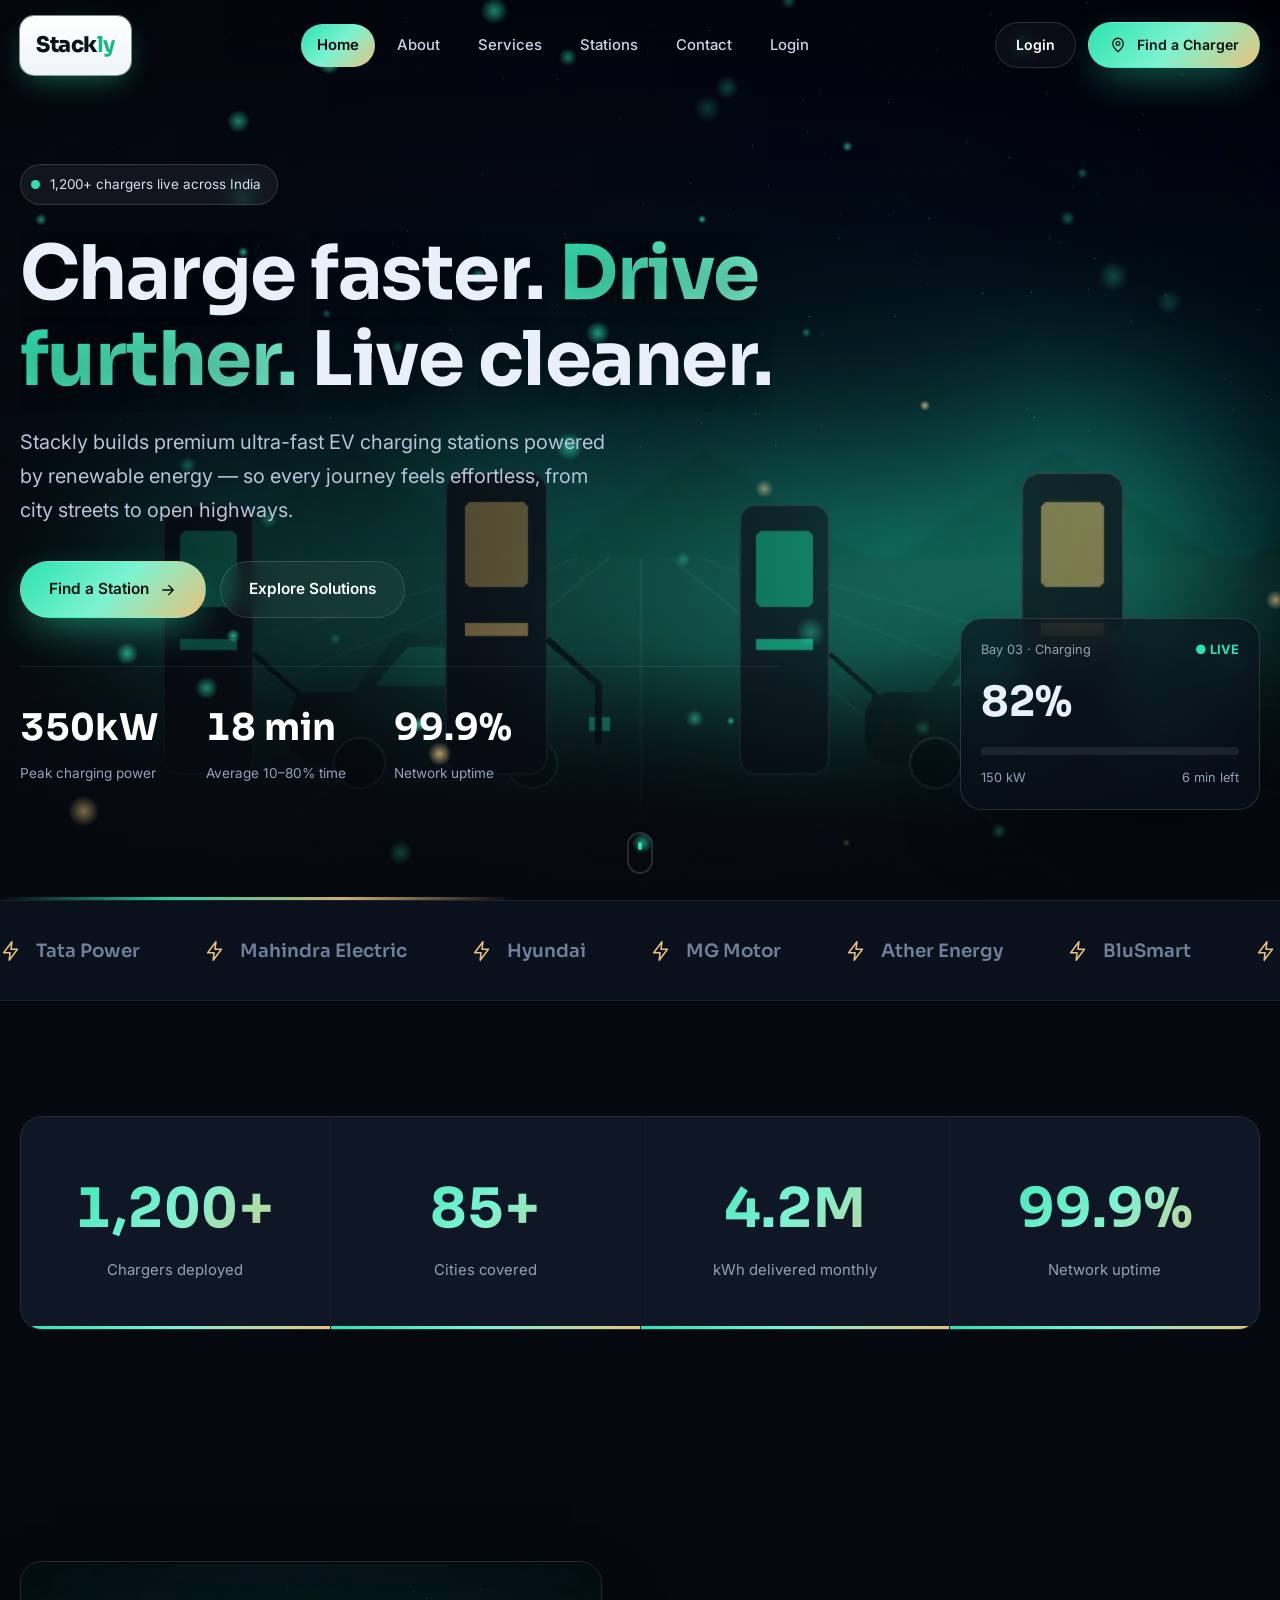
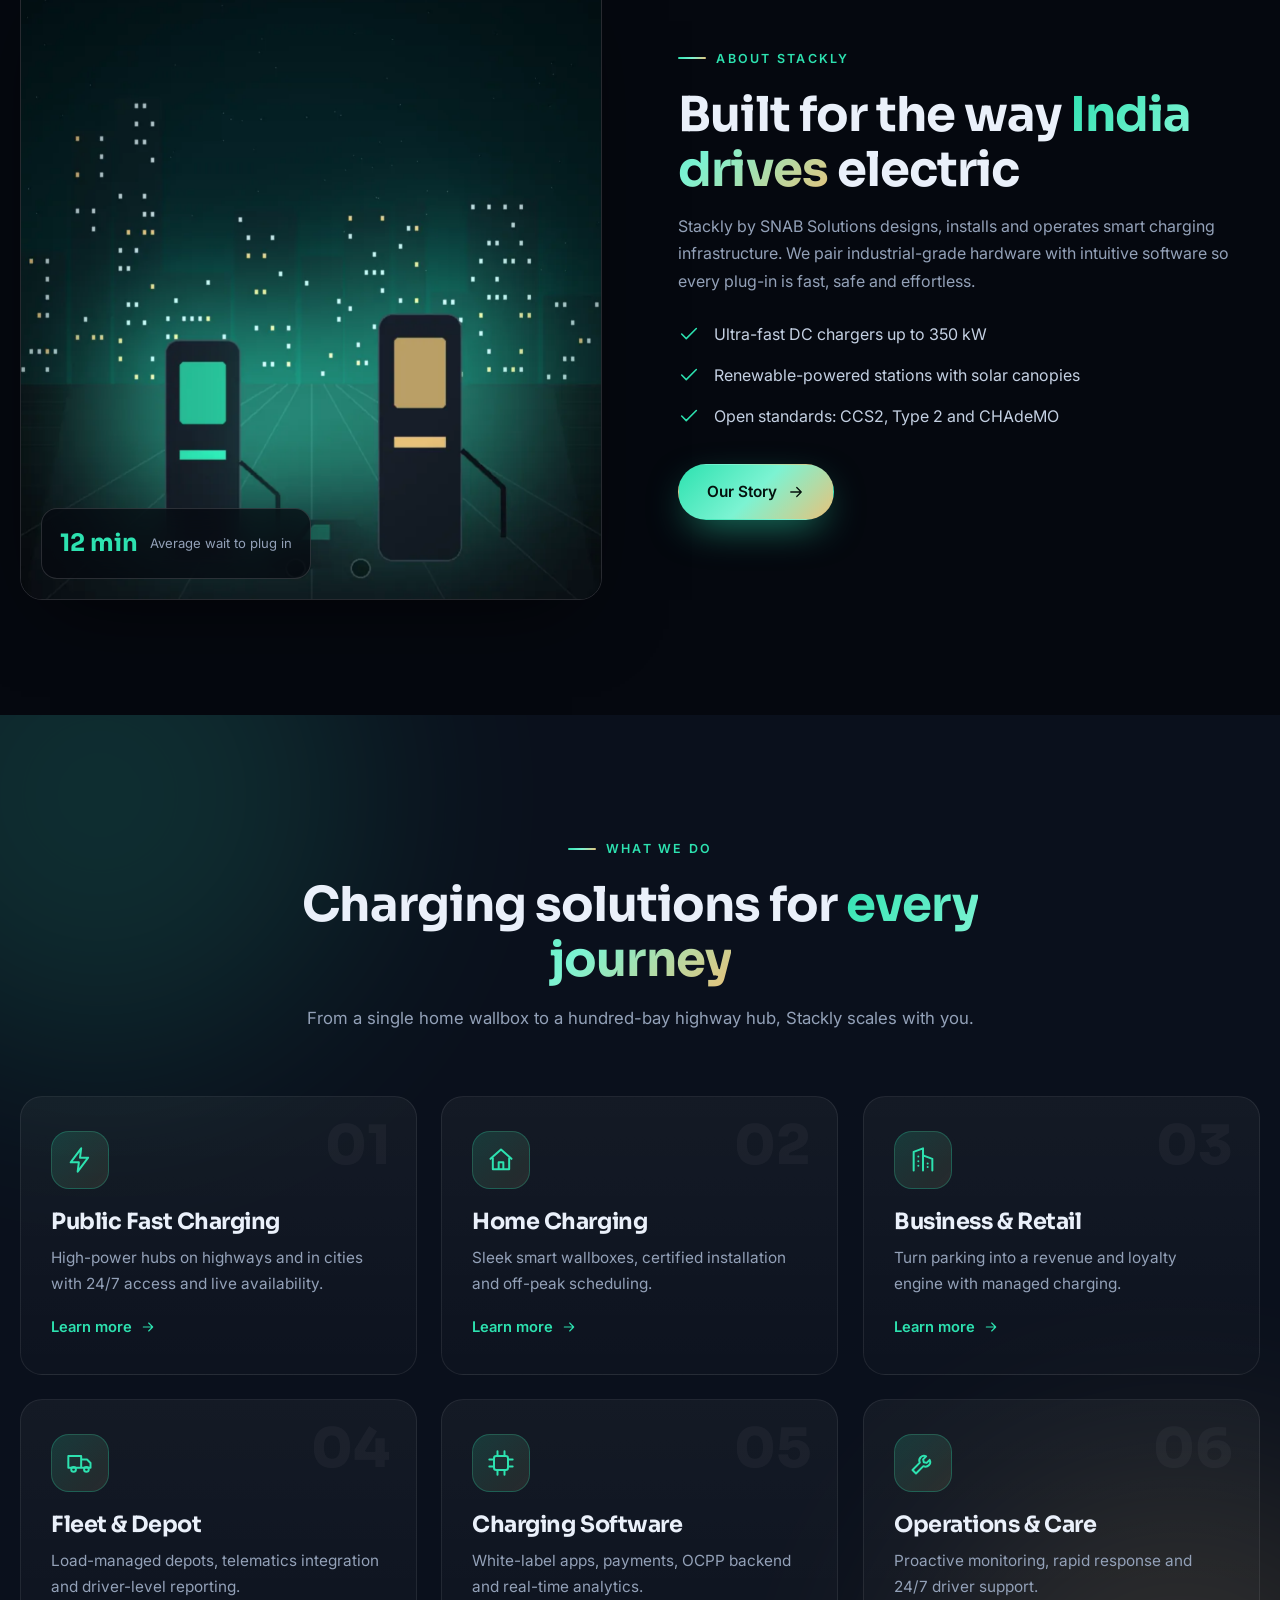
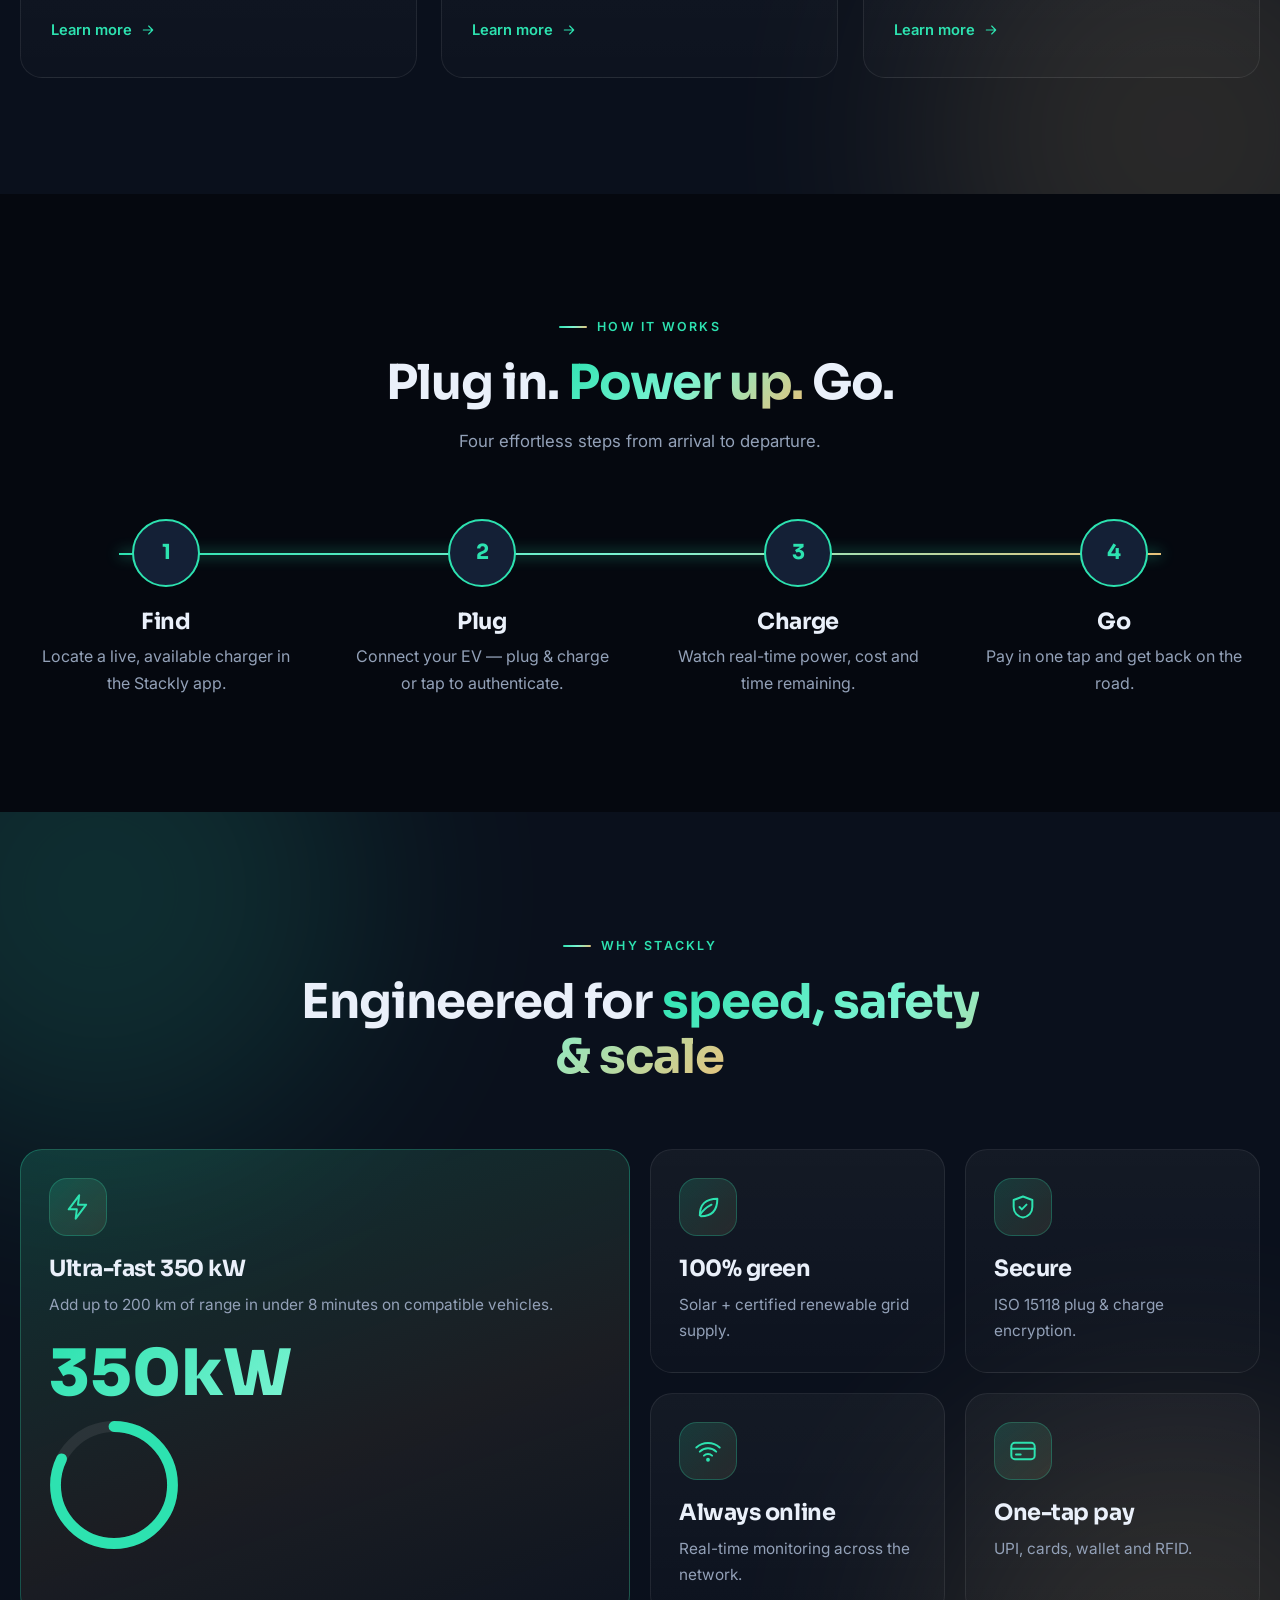
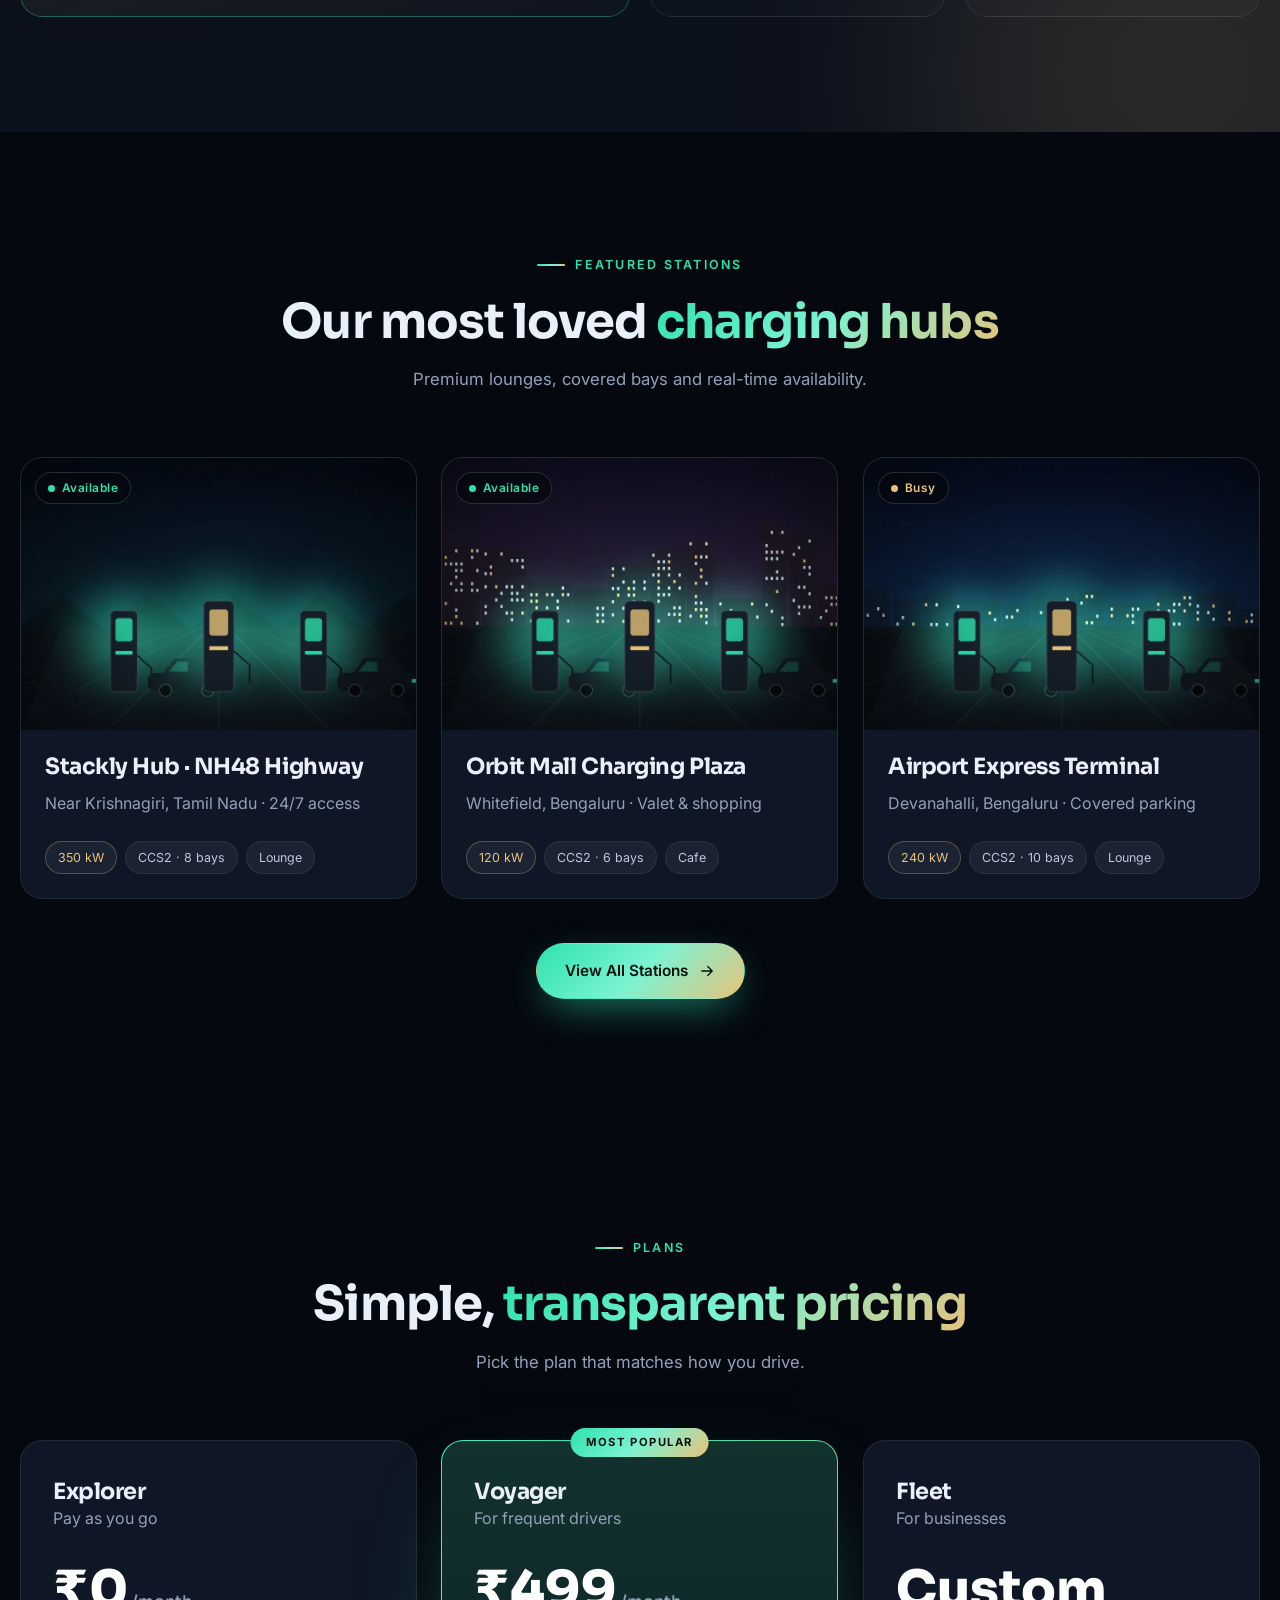
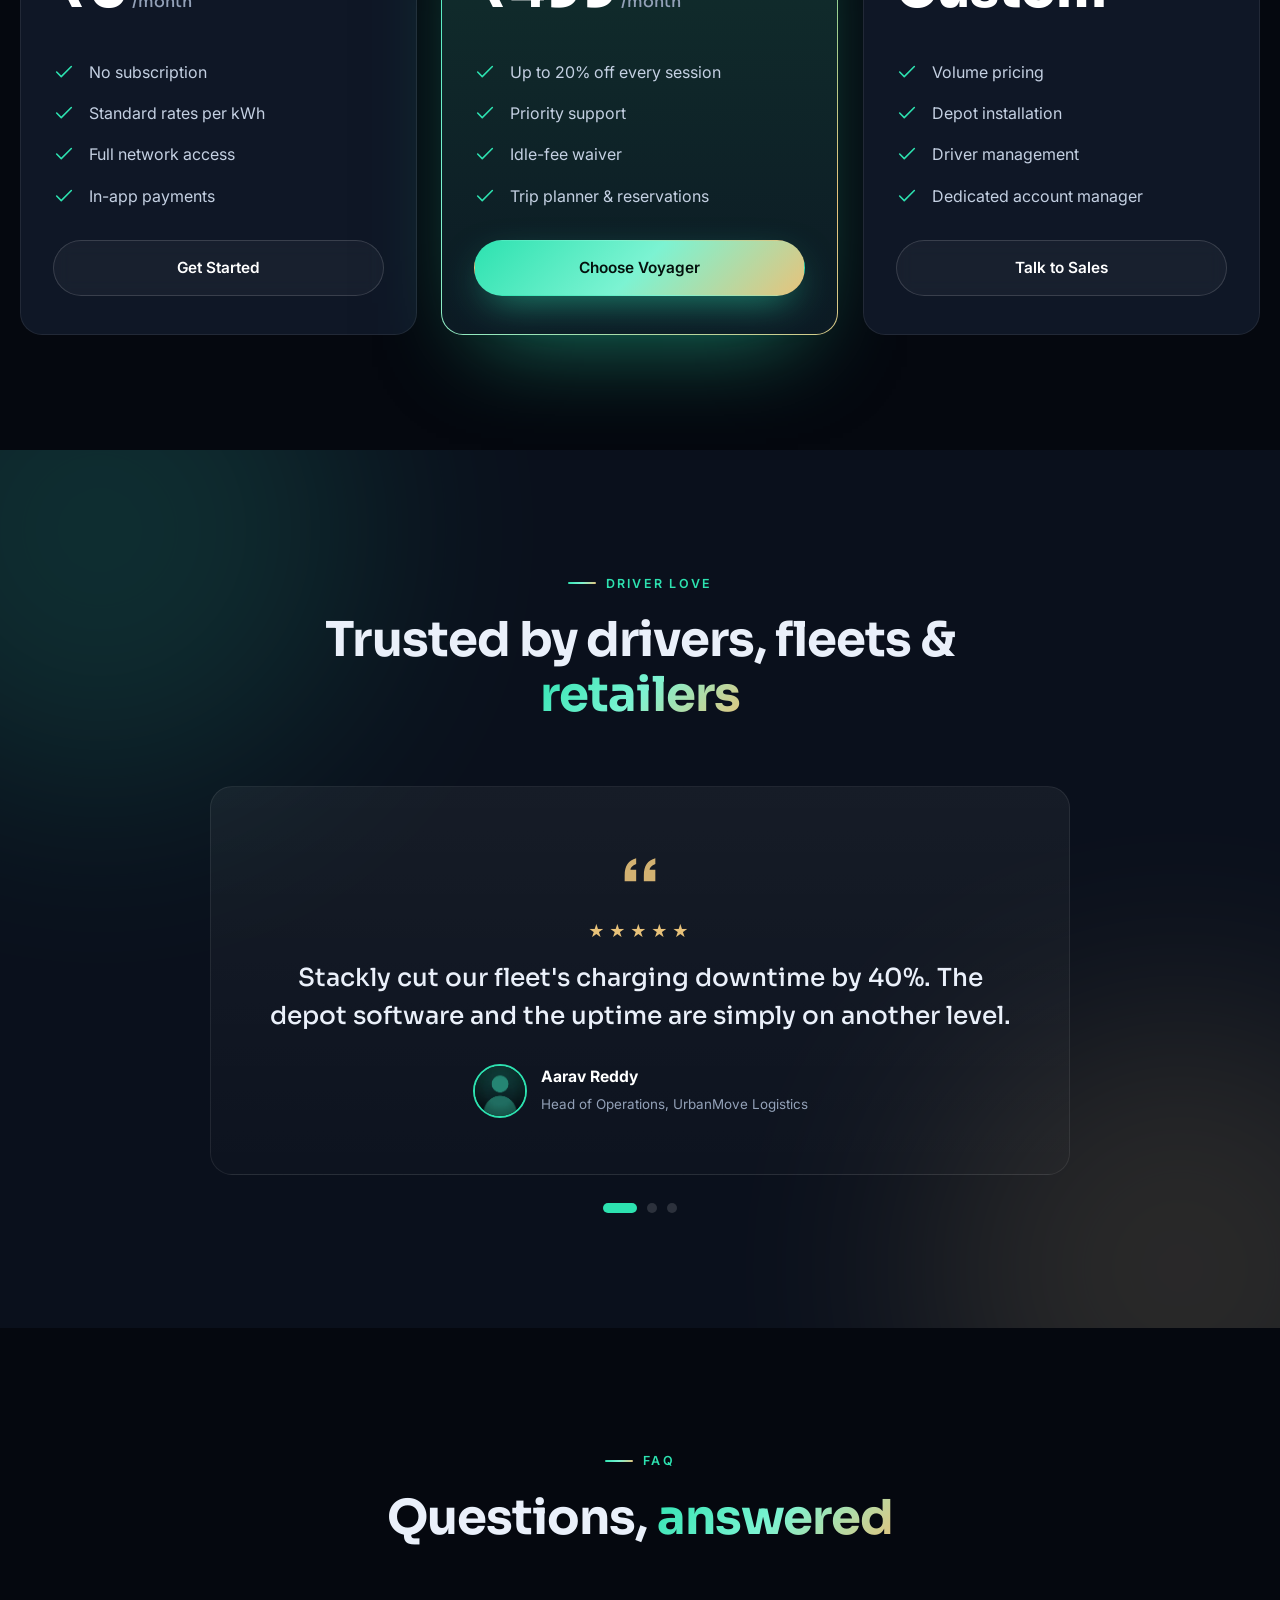
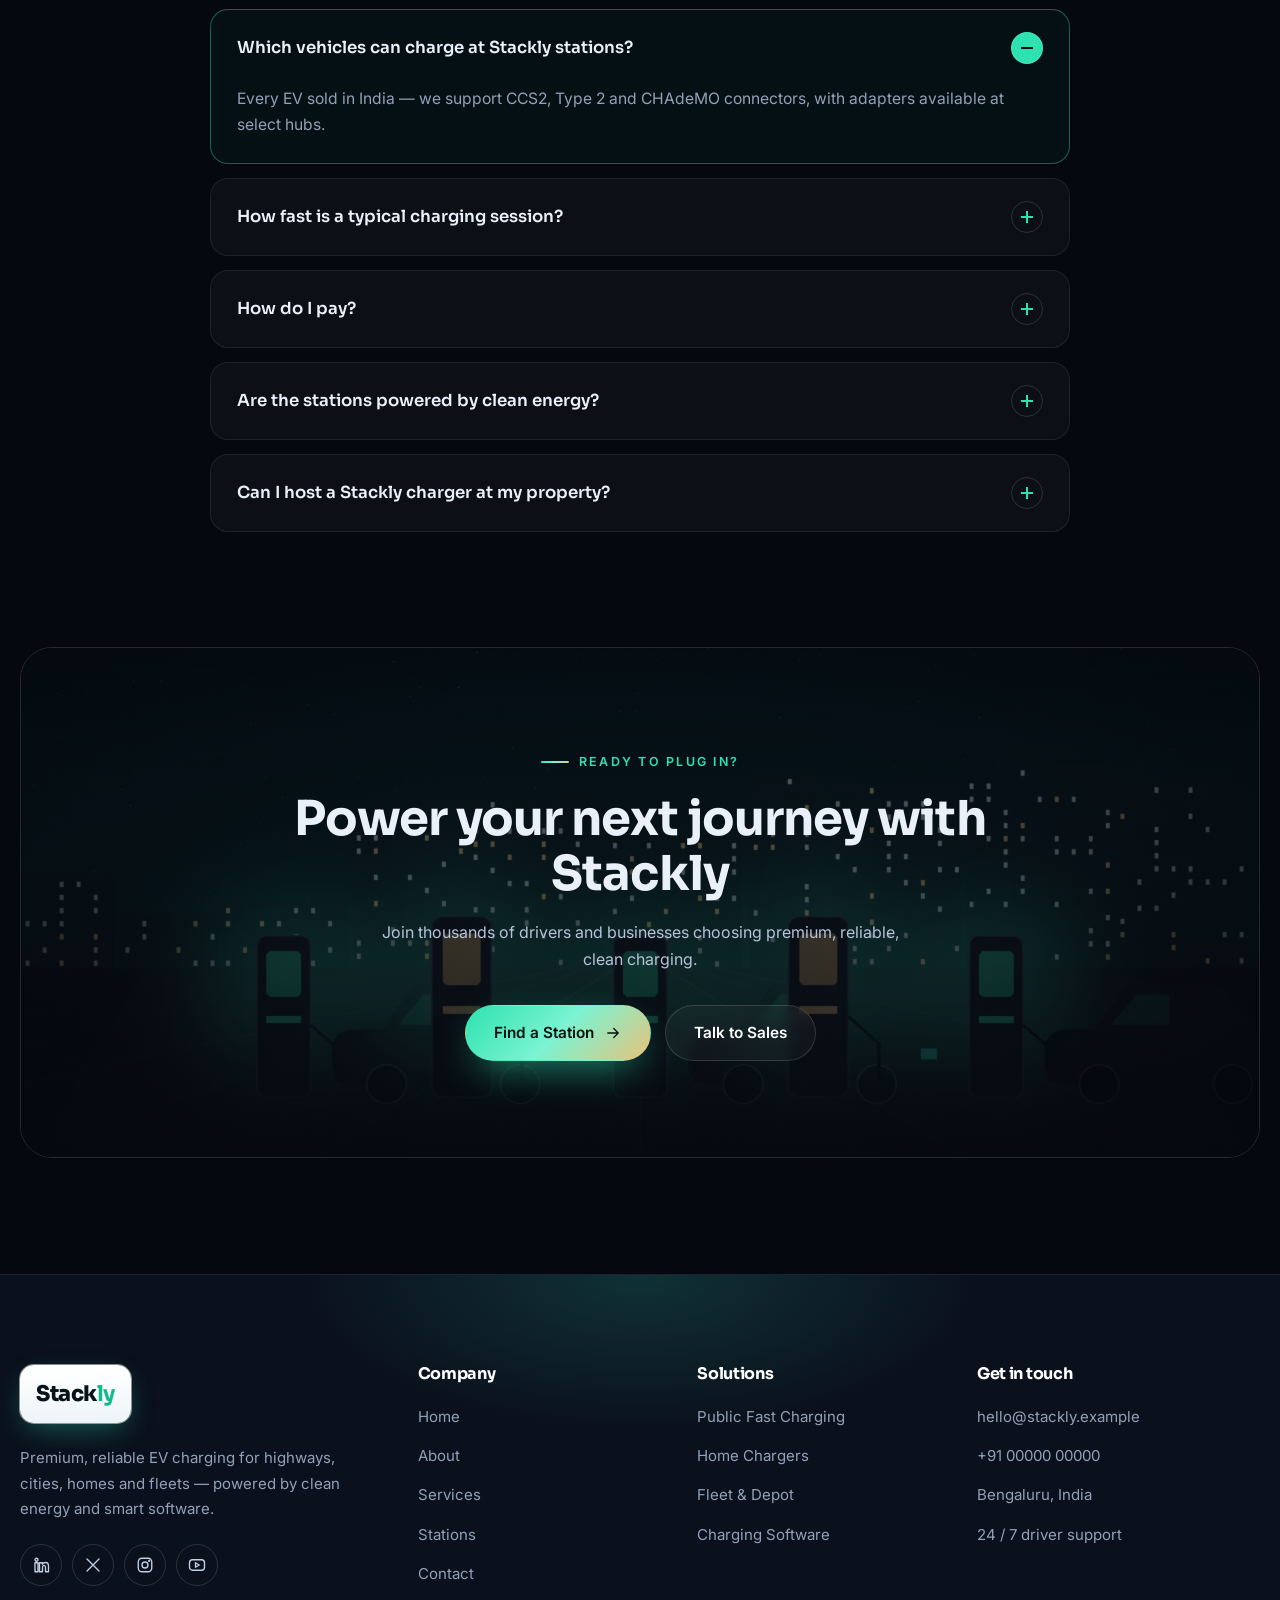
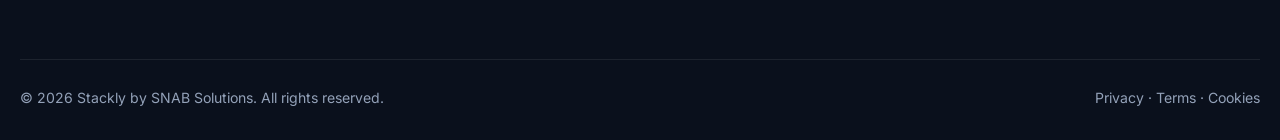
==== index.html @ 2c4f950f "initial commit" ====
<!DOCTYPE html>
<html lang="en">
<head>
<meta charset="UTF-8">
<meta name="viewport" content="width=device-width, initial-scale=1, viewport-fit=cover">
<title>Home | Stackly EV Charging</title>
<meta name="description" content="Premium ultra-fast EV charging stations for highways, cities, homes and fleets.">
<meta name="theme-color" content="#05080F">
<link rel="icon" type="image/webp" href="[data-uri]">
<link rel="preconnect" href="https://fonts.googleapis.com">
<link rel="preconnect" href="https://fonts.gstatic.com" crossorigin>
<link href="https://fonts.googleapis.com/css2?family=Inter:wght@400;500;600&family=Sora:wght@600;700;800&display=swap" rel="stylesheet">
<link rel="stylesheet" href="css/style.css">
<noscript><style>body{opacity:1!important}.rv{opacity:1!important;transform:none!important}.split-media img{clip-path:none!important}.w>span{transform:none!important;opacity:1!important}.preloader{display:none}</style></noscript>
</head>
<body>
<div class="preloader" aria-hidden="true"><div><div class="bolt"><svg viewBox="0 0 24 24" fill="#2DE2B0"><path d="M13 2 4 14h7l-1 8 9-12h-7z"/></svg></div><div class="pl-bar"><i></i></div></div></div>
<div class="progress"></div><div class="cursor-glow"></div>
<header class="header"><div class="container nav">
<a href="index.html" class="logo" aria-label="Stackly home"><img src="https://wsrv.nl/?url=https://snabsolutions.in/wp-content/uploads/2026/02/stackly-snab-solutions.png&w=280&output=webp&q=85&fit=cover" alt="Stackly" width="130" height="42" onerror="this.outerHTML='<span class=&quot;logo-fb&quot;>Stack<b>ly</b></span>'"></a>
<nav class="menu" id="menu" aria-label="Main"><a href="index.html" class="active">Home</a><a href="about.html" class="">About</a><a href="services.html" class="">Services</a><a href="stations.html" class="">Stations</a><a href="contact.html" class="">Contact</a><a href="login.html" class="">Login</a></nav>
<div class="nav-cta"><a href="login.html" class="btn btn-ghost btn-sm">Login</a><a href="stations.html" class="btn btn-primary btn-sm"><svg viewBox="0 0 24 24" width="18" height="18" fill="none" stroke="currentColor" stroke-width="1.7" stroke-linecap="round" stroke-linejoin="round" aria-hidden="true"><path d="M12 21s-7-6.2-7-11a7 7 0 0 1 14 0c0 4.8-7 11-7 11z"/><circle cx="12" cy="10" r="2.5"/></svg> Find a Charger</a>
<button class="burger" aria-label="Menu" aria-expanded="false"><span></span><span></span><span></span></button></div>
</div></header>
<main>
<section class="hero"><div class="hero-bg"><img data-remote="https://wsrv.nl/?url=images.pexels.com/photos/9799724/pexels-photo-9799724.jpeg&amp;w=1280&amp;h=720&amp;fit=cover&amp;output=webp&amp;q=55" data-local="[data-uri]" src="images/hero-home.webp" alt="Electric cars charging at a row of modern charging stations" width="1600" height="900" fetchpriority="high"></div>
<div class="container"><div class="hero-content">
<div class="hero-badge rv"><span class="dot"></span> 1,200+ chargers live across India</div>
<h1 class="rv" style="--d:.08s">Charge faster. <span class="grad-text">Drive further.</span> Live cleaner.</h1>
<p class="lead rv" style="--d:.16s">Stackly builds premium ultra-fast EV charging stations powered by renewable energy — so every journey feels effortless, from city streets to open highways.</p>
<div class="hero-actions rv" style="--d:.24s"><a href="stations.html" class="btn btn-primary">Find a Station <svg viewBox="0 0 24 24" width="18" height="18" fill="none" stroke="currentColor" stroke-width="1.7" stroke-linecap="round" stroke-linejoin="round" aria-hidden="true"><path d="M5 12h14M13 6l6 6-6 6"/></svg></a><a href="services.html" class="btn btn-ghost">Explore Solutions</a></div>
<div class="hero-stats rv" style="--d:.32s"><div><b data-count="350" data-suffix="kW">0</b><span>Peak charging power</span></div><div><b data-count="18" data-suffix=" min">0</b><span>Average 10–80% time</span></div><div><b data-count="99.9" data-suffix="%">0</b><span>Network uptime</span></div></div>
</div></div>
<div class="hero-float"><div class="hf-top"><span>Bay 03 · Charging</span><b>● LIVE</b></div><div class="hf-pct">82%</div><div class="bar"><i></i></div><div class="hf-meta"><span>150 kW</span><span>6 min left</span></div></div>
<div class="scroll-hint"></div></section>
<section class="marquee" aria-label="Partners"><div class="marquee-track"><span><svg viewBox="0 0 24 24" width="22" height="22" fill="none" stroke="currentColor" stroke-width="1.7" stroke-linecap="round" stroke-linejoin="round" aria-hidden="true"><path d="M13 2 4 14h7l-1 8 9-12h-7z"/></svg> Tata Power</span><span><svg viewBox="0 0 24 24" width="22" height="22" fill="none" stroke="currentColor" stroke-width="1.7" stroke-linecap="round" stroke-linejoin="round" aria-hidden="true"><path d="M13 2 4 14h7l-1 8 9-12h-7z"/></svg> Mahindra Electric</span><span><svg viewBox="0 0 24 24" width="22" height="22" fill="none" stroke="currentColor" stroke-width="1.7" stroke-linecap="round" stroke-linejoin="round" aria-hidden="true"><path d="M13 2 4 14h7l-1 8 9-12h-7z"/></svg> Hyundai</span><span><svg viewBox="0 0 24 24" width="22" height="22" fill="none" stroke="currentColor" stroke-width="1.7" stroke-linecap="round" stroke-linejoin="round" aria-hidden="true"><path d="M13 2 4 14h7l-1 8 9-12h-7z"/></svg> MG Motor</span><span><svg viewBox="0 0 24 24" width="22" height="22" fill="none" stroke="currentColor" stroke-width="1.7" stroke-linecap="round" stroke-linejoin="round" aria-hidden="true"><path d="M13 2 4 14h7l-1 8 9-12h-7z"/></svg> Ather Energy</span><span><svg viewBox="0 0 24 24" width="22" height="22" fill="none" stroke="currentColor" stroke-width="1.7" stroke-linecap="round" stroke-linejoin="round" aria-hidden="true"><path d="M13 2 4 14h7l-1 8 9-12h-7z"/></svg> BluSmart</span><span><svg viewBox="0 0 24 24" width="22" height="22" fill="none" stroke="currentColor" stroke-width="1.7" stroke-linecap="round" stroke-linejoin="round" aria-hidden="true"><path d="M13 2 4 14h7l-1 8 9-12h-7z"/></svg> Ola Electric</span><span><svg viewBox="0 0 24 24" width="22" height="22" fill="none" stroke="currentColor" stroke-width="1.7" stroke-linecap="round" stroke-linejoin="round" aria-hidden="true"><path d="M13 2 4 14h7l-1 8 9-12h-7z"/></svg> Kia India</span><span><svg viewBox="0 0 24 24" width="22" height="22" fill="none" stroke="currentColor" stroke-width="1.7" stroke-linecap="round" stroke-linejoin="round" aria-hidden="true"><path d="M13 2 4 14h7l-1 8 9-12h-7z"/></svg> Tata Power</span><span><svg viewBox="0 0 24 24" width="22" height="22" fill="none" stroke="currentColor" stroke-width="1.7" stroke-linecap="round" stroke-linejoin="round" aria-hidden="true"><path d="M13 2 4 14h7l-1 8 9-12h-7z"/></svg> Mahindra Electric</span><span><svg viewBox="0 0 24 24" width="22" height="22" fill="none" stroke="currentColor" stroke-width="1.7" stroke-linecap="round" stroke-linejoin="round" aria-hidden="true"><path d="M13 2 4 14h7l-1 8 9-12h-7z"/></svg> Hyundai</span><span><svg viewBox="0 0 24 24" width="22" height="22" fill="none" stroke="currentColor" stroke-width="1.7" stroke-linecap="round" stroke-linejoin="round" aria-hidden="true"><path d="M13 2 4 14h7l-1 8 9-12h-7z"/></svg> MG Motor</span><span><svg viewBox="0 0 24 24" width="22" height="22" fill="none" stroke="currentColor" stroke-width="1.7" stroke-linecap="round" stroke-linejoin="round" aria-hidden="true"><path d="M13 2 4 14h7l-1 8 9-12h-7z"/></svg> Ather Energy</span><span><svg viewBox="0 0 24 24" width="22" height="22" fill="none" stroke="currentColor" stroke-width="1.7" stroke-linecap="round" stroke-linejoin="round" aria-hidden="true"><path d="M13 2 4 14h7l-1 8 9-12h-7z"/></svg> BluSmart</span><span><svg viewBox="0 0 24 24" width="22" height="22" fill="none" stroke="currentColor" stroke-width="1.7" stroke-linecap="round" stroke-linejoin="round" aria-hidden="true"><path d="M13 2 4 14h7l-1 8 9-12h-7z"/></svg> Ola Electric</span><span><svg viewBox="0 0 24 24" width="22" height="22" fill="none" stroke="currentColor" stroke-width="1.7" stroke-linecap="round" stroke-linejoin="round" aria-hidden="true"><path d="M13 2 4 14h7l-1 8 9-12h-7z"/></svg> Kia India</span></div></section>
<section class="section "><div class="container"><div class="stats rv z"><div class="stat"><b data-count="1200" data-suffix="+">0</b><span>Chargers deployed</span></div><div class="stat"><b data-count="85" data-suffix="+">0</b><span>Cities covered</span></div><div class="stat"><b data-count="4.2" data-suffix="M">0</b><span>kWh delivered monthly</span></div><div class="stat"><b data-count="99.9" data-suffix="%">0</b><span>Network uptime</span></div></div></div></section>
<section class="section "><div class="container"><div class="split"><div class="split-media rv l"><img data-remote="https://wsrv.nl/?url=images.pexels.com/photos/12737898/pexels-photo-12737898.jpeg&amp;w=900&amp;h=1100&amp;fit=cover&amp;output=webp&amp;q=55" data-local="[data-uri]" src="images/charger-closeup.webp" alt="Close-up of a fast-charging connector plugged into an electric car" loading="lazy" width="900" height="1100"><div class="tag-float"><b>12 min</b><span>Average wait to plug in</span></div></div><div class="rv r"><span class="eyebrow">About Stackly</span><h2>Built for the way <span class='grad-text'>India drives</span> electric</h2><p style="margin-top:16px">Stackly by SNAB Solutions designs, installs and operates smart charging infrastructure. We pair industrial-grade hardware with intuitive software so every plug-in is fast, safe and effortless.</p><ul class="checks"><li><svg viewBox="0 0 24 24" width="24" height="24" fill="none" stroke="currentColor" stroke-width="1.7" stroke-linecap="round" stroke-linejoin="round" aria-hidden="true"><path d="m4 12 5 5L20 6"/></svg><span>Ultra-fast DC chargers up to 350 kW</span></li><li><svg viewBox="0 0 24 24" width="24" height="24" fill="none" stroke="currentColor" stroke-width="1.7" stroke-linecap="round" stroke-linejoin="round" aria-hidden="true"><path d="m4 12 5 5L20 6"/></svg><span>Renewable-powered stations with solar canopies</span></li><li><svg viewBox="0 0 24 24" width="24" height="24" fill="none" stroke="currentColor" stroke-width="1.7" stroke-linecap="round" stroke-linejoin="round" aria-hidden="true"><path d="m4 12 5 5L20 6"/></svg><span>Open standards: CCS2, Type 2 and CHAdeMO</span></li></ul><a href="about.html" class="btn btn-primary">Our Story <svg viewBox="0 0 24 24" width="18" height="18" fill="none" stroke="currentColor" stroke-width="1.7" stroke-linecap="round" stroke-linejoin="round" aria-hidden="true"><path d="M5 12h14M13 6l6 6-6 6"/></svg></a></div></div></div></section>
<section class="section alt"><div class="container"><div class="sec-head center rv"><span class="eyebrow">What we do</span><h2>Charging solutions for <span class='grad-text'>every journey</span></h2><p>From a single home wallbox to a hundred-bay highway hub, Stackly scales with you.</p></div><div class="grid g3"><article class="card rv" style="--d:0.0s"><span class="num">01</span><div class="icon"><svg viewBox="0 0 24 24" width="24" height="24" fill="none" stroke="currentColor" stroke-width="1.7" stroke-linecap="round" stroke-linejoin="round" aria-hidden="true"><path d="M13 2 4 14h7l-1 8 9-12h-7z"/></svg></div><h3>Public Fast Charging</h3><p>High-power hubs on highways and in cities with 24/7 access and live availability.</p><a href="services.html" class="link-arrow">Learn more <svg viewBox="0 0 24 24" width="16" height="16" fill="none" stroke="currentColor" stroke-width="1.7" stroke-linecap="round" stroke-linejoin="round" aria-hidden="true"><path d="M5 12h14M13 6l6 6-6 6"/></svg></a></article><article class="card rv" style="--d:0.08s"><span class="num">02</span><div class="icon"><svg viewBox="0 0 24 24" width="24" height="24" fill="none" stroke="currentColor" stroke-width="1.7" stroke-linecap="round" stroke-linejoin="round" aria-hidden="true"><path d="m3 11 9-8 9 8M5 10v10h14V10M10 20v-6h4v6"/></svg></div><h3>Home Charging</h3><p>Sleek smart wallboxes, certified installation and off-peak scheduling.</p><a href="services.html" class="link-arrow">Learn more <svg viewBox="0 0 24 24" width="16" height="16" fill="none" stroke="currentColor" stroke-width="1.7" stroke-linecap="round" stroke-linejoin="round" aria-hidden="true"><path d="M5 12h14M13 6l6 6-6 6"/></svg></a></article><article class="card rv" style="--d:0.16s"><span class="num">03</span><div class="icon"><svg viewBox="0 0 24 24" width="24" height="24" fill="none" stroke="currentColor" stroke-width="1.7" stroke-linecap="round" stroke-linejoin="round" aria-hidden="true"><path d="M4 21V5l8-3v19M12 8l8 3v10M8 9h.01M8 13h.01M8 17h.01M16 15h.01M16 18h.01"/></svg></div><h3>Business & Retail</h3><p>Turn parking into a revenue and loyalty engine with managed charging.</p><a href="services.html" class="link-arrow">Learn more <svg viewBox="0 0 24 24" width="16" height="16" fill="none" stroke="currentColor" stroke-width="1.7" stroke-linecap="round" stroke-linejoin="round" aria-hidden="true"><path d="M5 12h14M13 6l6 6-6 6"/></svg></a></article><article class="card rv" style="--d:0.24s"><span class="num">04</span><div class="icon"><svg viewBox="0 0 24 24" width="24" height="24" fill="none" stroke="currentColor" stroke-width="1.7" stroke-linecap="round" stroke-linejoin="round" aria-hidden="true"><path d="M2 6h11v10H2zM13 9h5l3 3v4h-8"/><circle cx="6.5" cy="17.5" r="2"/><circle cx="17.5" cy="17.5" r="2"/></svg></div><h3>Fleet & Depot</h3><p>Load-managed depots, telematics integration and driver-level reporting.</p><a href="services.html" class="link-arrow">Learn more <svg viewBox="0 0 24 24" width="16" height="16" fill="none" stroke="currentColor" stroke-width="1.7" stroke-linecap="round" stroke-linejoin="round" aria-hidden="true"><path d="M5 12h14M13 6l6 6-6 6"/></svg></a></article><article class="card rv" style="--d:0.0s"><span class="num">05</span><div class="icon"><svg viewBox="0 0 24 24" width="24" height="24" fill="none" stroke="currentColor" stroke-width="1.7" stroke-linecap="round" stroke-linejoin="round" aria-hidden="true"><rect x="6" y="6" width="12" height="12" rx="2"/><path d="M9 2v4M15 2v4M9 18v4M15 18v4M2 9h4M2 15h4M18 9h4M18 15h4"/></svg></div><h3>Charging Software</h3><p>White-label apps, payments, OCPP backend and real-time analytics.</p><a href="services.html" class="link-arrow">Learn more <svg viewBox="0 0 24 24" width="16" height="16" fill="none" stroke="currentColor" stroke-width="1.7" stroke-linecap="round" stroke-linejoin="round" aria-hidden="true"><path d="M5 12h14M13 6l6 6-6 6"/></svg></a></article><article class="card rv" style="--d:0.08s"><span class="num">06</span><div class="icon"><svg viewBox="0 0 24 24" width="24" height="24" fill="none" stroke="currentColor" stroke-width="1.7" stroke-linecap="round" stroke-linejoin="round" aria-hidden="true"><path d="M14.7 6.3a4 4 0 0 0-5.4 5.4L3 18l3 3 6.3-6.3a4 4 0 0 0 5.4-5.4l-2.6 2.6-2.4-.6-.6-2.4z"/></svg></div><h3>Operations & Care</h3><p>Proactive monitoring, rapid response and 24/7 driver support.</p><a href="services.html" class="link-arrow">Learn more <svg viewBox="0 0 24 24" width="16" height="16" fill="none" stroke="currentColor" stroke-width="1.7" stroke-linecap="round" stroke-linejoin="round" aria-hidden="true"><path d="M5 12h14M13 6l6 6-6 6"/></svg></a></article></div></div></section>
<section class="section "><div class="container"><div class="sec-head center rv"><span class="eyebrow">How it works</span><h2>Plug in. <span class='grad-text'>Power up.</span> Go.</h2><p>Four effortless steps from arrival to departure.</p></div><div class="steps"><div class="step rv" style="--d:0.0s"><div class="n">1</div><h3>Find</h3><p>Locate a live, available charger in the Stackly app.</p></div><div class="step rv" style="--d:0.1s"><div class="n">2</div><h3>Plug</h3><p>Connect your EV — plug &amp; charge or tap to authenticate.</p></div><div class="step rv" style="--d:0.2s"><div class="n">3</div><h3>Charge</h3><p>Watch real-time power, cost and time remaining.</p></div><div class="step rv" style="--d:0.30000000000000004s"><div class="n">4</div><h3>Go</h3><p>Pay in one tap and get back on the road.</p></div></div></div></section>
<section class="section alt"><div class="container"><div class="sec-head center rv"><span class="eyebrow">Why Stackly</span><h2>Engineered for <span class='grad-text'>speed, safety &amp; scale</span></h2></div><div class="bento">
<div class="card b-feature b-wide b-tall rv"><div class="icon"><svg viewBox="0 0 24 24" width="24" height="24" fill="none" stroke="currentColor" stroke-width="1.7" stroke-linecap="round" stroke-linejoin="round" aria-hidden="true"><path d="M13 2 4 14h7l-1 8 9-12h-7z"/></svg></div><h3>Ultra-fast 350 kW</h3><p>Add up to 200 km of range in under 8 minutes on compatible vehicles.</p><div class="big-num grad-text" style="margin-top:24px" data-count="350" data-suffix="kW">0</div><svg class="ring" viewBox="0 0 120 120"><circle class="bgc" cx="60" cy="60" r="54"/><circle class="fg" cx="60" cy="60" r="54"/></svg></div>
<div class="card rv" style="--d:.08s"><div class="icon"><svg viewBox="0 0 24 24" width="24" height="24" fill="none" stroke="currentColor" stroke-width="1.7" stroke-linecap="round" stroke-linejoin="round" aria-hidden="true"><path d="M5 19c0-9 5-14 15-14 0 10-5 15-14 15"/><path d="M5 19c3-5 6-7 10-9"/></svg></div><h3>100% green</h3><p>Solar + certified renewable grid supply.</p></div>
<div class="card rv" style="--d:.16s"><div class="icon"><svg viewBox="0 0 24 24" width="24" height="24" fill="none" stroke="currentColor" stroke-width="1.7" stroke-linecap="round" stroke-linejoin="round" aria-hidden="true"><path d="M12 3 4 6v6c0 5 3.4 8.4 8 9 4.6-.6 8-4 8-9V6z"/><path d="m9 12 2 2 4-4"/></svg></div><h3>Secure</h3><p>ISO 15118 plug &amp; charge encryption.</p></div>
<div class="card rv" style="--d:.24s"><div class="icon"><svg viewBox="0 0 24 24" width="24" height="24" fill="none" stroke="currentColor" stroke-width="1.7" stroke-linecap="round" stroke-linejoin="round" aria-hidden="true"><path d="M2 9a15 15 0 0 1 20 0M5 12.5a10 10 0 0 1 14 0M8.5 16a5 5 0 0 1 7 0"/><circle cx="12" cy="19.5" r=".8"/></svg></div><h3>Always online</h3><p>Real-time monitoring across the network.</p></div>
<div class="card rv" style="--d:.32s"><div class="icon"><svg viewBox="0 0 24 24" width="24" height="24" fill="none" stroke="currentColor" stroke-width="1.7" stroke-linecap="round" stroke-linejoin="round" aria-hidden="true"><rect x="2" y="5" width="20" height="14" rx="3"/><path d="M2 10h20M6 15h4"/></svg></div><h3>One-tap pay</h3><p>UPI, cards, wallet and RFID.</p></div>
</div></div></section>
<section class="section "><div class="container"><div class="sec-head center rv"><span class="eyebrow">Featured stations</span><h2>Our most loved <span class='grad-text'>charging hubs</span></h2><p>Premium lounges, covered bays and real-time availability.</p></div><div class="grid g3"><article class="station rv" data-type="highway fast" style="--d:0.0s"><div class="img"><img data-remote="https://wsrv.nl/?url=images.pexels.com/photos/8827011/pexels-photo-8827011.jpeg&amp;w=900&amp;h=620&amp;fit=cover&amp;output=webp&amp;q=60" data-local="[data-uri]" src="images/station-nh48.webp" alt="Stackly Hub · NH48 Highway charging station" loading="lazy" width="900" height="620"><span class="pill ok">Available</span></div>
<div class="body"><h3>Stackly Hub · NH48 Highway</h3><p>Near Krishnagiri, Tamil Nadu · 24/7 access</p><div class="meta"><span class="chip gold">350 kW</span><span class="chip">CCS2 · 8 bays</span><span class="chip">Lounge</span></div></div></article><article class="station rv" data-type="city fast" style="--d:0.08s"><div class="img"><img data-remote="https://wsrv.nl/?url=images.pexels.com/photos/9799991/pexels-photo-9799991.jpeg&amp;w=900&amp;h=620&amp;fit=cover&amp;output=webp&amp;q=60" data-local="[data-uri]" src="images/station-orbit-mall.webp" alt="Orbit Mall Charging Plaza charging station" loading="lazy" width="900" height="620"><span class="pill ok">Available</span></div>
<div class="body"><h3>Orbit Mall Charging Plaza</h3><p>Whitefield, Bengaluru · Valet & shopping</p><div class="meta"><span class="chip gold">120 kW</span><span class="chip">CCS2 · 6 bays</span><span class="chip">Cafe</span></div></div></article><article class="station rv" data-type="city highway fast" style="--d:0.16s"><div class="img"><img data-remote="https://wsrv.nl/?url=images.pexels.com/photos/11554746/pexels-photo-11554746.jpeg&amp;w=900&amp;h=620&amp;fit=cover&amp;output=webp&amp;q=60" data-local="[data-uri]" src="images/station-airport.webp" alt="Airport Express Terminal charging station" loading="lazy" width="900" height="620"><span class="pill busy">Busy</span></div>
<div class="body"><h3>Airport Express Terminal</h3><p>Devanahalli, Bengaluru · Covered parking</p><div class="meta"><span class="chip gold">240 kW</span><span class="chip">CCS2 · 10 bays</span><span class="chip">Lounge</span></div></div></article></div><div style="text-align:center;margin-top:44px" class="rv"><a href="stations.html" class="btn btn-primary">View All Stations <svg viewBox="0 0 24 24" width="18" height="18" fill="none" stroke="currentColor" stroke-width="1.7" stroke-linecap="round" stroke-linejoin="round" aria-hidden="true"><path d="M5 12h14M13 6l6 6-6 6"/></svg></a></div></div></section>
<section class="section "><div class="container"><div class="sec-head center rv"><span class="eyebrow">Plans</span><h2>Simple, <span class='grad-text'>transparent pricing</span></h2><p>Pick the plan that matches how you drive.</p></div><div class="grid g3">
<div class="price-card rv"><h3>Explorer</h3><p>Pay as you go</p><div class="price">₹0<small> /month</small></div><ul class="checks"><li><svg viewBox="0 0 24 24" width="24" height="24" fill="none" stroke="currentColor" stroke-width="1.7" stroke-linecap="round" stroke-linejoin="round" aria-hidden="true"><path d="m4 12 5 5L20 6"/></svg><span>No subscription</span></li><li><svg viewBox="0 0 24 24" width="24" height="24" fill="none" stroke="currentColor" stroke-width="1.7" stroke-linecap="round" stroke-linejoin="round" aria-hidden="true"><path d="m4 12 5 5L20 6"/></svg><span>Standard rates per kWh</span></li><li><svg viewBox="0 0 24 24" width="24" height="24" fill="none" stroke="currentColor" stroke-width="1.7" stroke-linecap="round" stroke-linejoin="round" aria-hidden="true"><path d="m4 12 5 5L20 6"/></svg><span>Full network access</span></li><li><svg viewBox="0 0 24 24" width="24" height="24" fill="none" stroke="currentColor" stroke-width="1.7" stroke-linecap="round" stroke-linejoin="round" aria-hidden="true"><path d="m4 12 5 5L20 6"/></svg><span>In-app payments</span></li></ul><a href="contact.html" class="btn btn-ghost">Get Started</a></div>
<div class="price-card pop rv" style="--d:.1s"><h3>Voyager</h3><p>For frequent drivers</p><div class="price">₹499<small> /month</small></div><ul class="checks"><li><svg viewBox="0 0 24 24" width="24" height="24" fill="none" stroke="currentColor" stroke-width="1.7" stroke-linecap="round" stroke-linejoin="round" aria-hidden="true"><path d="m4 12 5 5L20 6"/></svg><span>Up to 20% off every session</span></li><li><svg viewBox="0 0 24 24" width="24" height="24" fill="none" stroke="currentColor" stroke-width="1.7" stroke-linecap="round" stroke-linejoin="round" aria-hidden="true"><path d="m4 12 5 5L20 6"/></svg><span>Priority support</span></li><li><svg viewBox="0 0 24 24" width="24" height="24" fill="none" stroke="currentColor" stroke-width="1.7" stroke-linecap="round" stroke-linejoin="round" aria-hidden="true"><path d="m4 12 5 5L20 6"/></svg><span>Idle-fee waiver</span></li><li><svg viewBox="0 0 24 24" width="24" height="24" fill="none" stroke="currentColor" stroke-width="1.7" stroke-linecap="round" stroke-linejoin="round" aria-hidden="true"><path d="m4 12 5 5L20 6"/></svg><span>Trip planner &amp; reservations</span></li></ul><a href="contact.html" class="btn btn-primary">Choose Voyager</a></div>
<div class="price-card rv" style="--d:.2s"><h3>Fleet</h3><p>For businesses</p><div class="price">Custom</div><ul class="checks"><li><svg viewBox="0 0 24 24" width="24" height="24" fill="none" stroke="currentColor" stroke-width="1.7" stroke-linecap="round" stroke-linejoin="round" aria-hidden="true"><path d="m4 12 5 5L20 6"/></svg><span>Volume pricing</span></li><li><svg viewBox="0 0 24 24" width="24" height="24" fill="none" stroke="currentColor" stroke-width="1.7" stroke-linecap="round" stroke-linejoin="round" aria-hidden="true"><path d="m4 12 5 5L20 6"/></svg><span>Depot installation</span></li><li><svg viewBox="0 0 24 24" width="24" height="24" fill="none" stroke="currentColor" stroke-width="1.7" stroke-linecap="round" stroke-linejoin="round" aria-hidden="true"><path d="m4 12 5 5L20 6"/></svg><span>Driver management</span></li><li><svg viewBox="0 0 24 24" width="24" height="24" fill="none" stroke="currentColor" stroke-width="1.7" stroke-linecap="round" stroke-linejoin="round" aria-hidden="true"><path d="m4 12 5 5L20 6"/></svg><span>Dedicated account manager</span></li></ul><a href="contact.html" class="btn btn-ghost">Talk to Sales</a></div></div></div></section>
<section class="section alt"><div class="container"><div class="sec-head center rv"><span class="eyebrow">Driver love</span><h2>Trusted by drivers, fleets &amp; <span class='grad-text'>retailers</span></h2></div><div class="slider rv"><div class="slides"><div class="slide"><div class="quote"><svg class="q" viewBox="0 0 24 24" fill="currentColor"><path d="M4 17c0-5 2-8 6-9v3c-2 .8-3 2-3 3h3v6H4zm10 0c0-5 2-8 6-9v3c-2 .8-3 2-3 3h3v6h-6z"/></svg><div class="stars">★★★★★</div><blockquote>Stackly cut our fleet's charging downtime by 40%. The depot software and the uptime are simply on another level.</blockquote><div class="who"><img src="[data-uri]" alt="Aarav Reddy" width="54" height="54" loading="lazy"><div><b>Aarav Reddy</b><span>Head of Operations, UrbanMove Logistics</span></div></div></div></div><div class="slide"><div class="quote"><svg class="q" viewBox="0 0 24 24" fill="currentColor"><path d="M4 17c0-5 2-8 6-9v3c-2 .8-3 2-3 3h3v6H4zm10 0c0-5 2-8 6-9v3c-2 .8-3 2-3 3h3v6h-6z"/></svg><div class="stars">★★★★★</div><blockquote>I plan every highway trip around Stackly hubs now. Clean lounges, fast bays and an app that never lets me down.</blockquote><div class="who"><img src="[data-uri]" alt="Meera Krishnan" width="54" height="54" loading="lazy"><div><b>Meera Krishnan</b><span>EV owner & travel blogger</span></div></div></div></div><div class="slide"><div class="quote"><svg class="q" viewBox="0 0 24 24" fill="currentColor"><path d="M4 17c0-5 2-8 6-9v3c-2 .8-3 2-3 3h3v6H4zm10 0c0-5 2-8 6-9v3c-2 .8-3 2-3 3h3v6h-6z"/></svg><div class="stars">★★★★★</div><blockquote>Installation across our five malls took three weeks. Footfall and dwell time both went up noticeably.</blockquote><div class="who"><img src="[data-uri]" alt="Sanjay Patel" width="54" height="54" loading="lazy"><div><b>Sanjay Patel</b><span>Director, Orbit Retail Parks</span></div></div></div></div></div><div class="dots"></div></div></div></section>
<section class="section "><div class="container"><div class="sec-head center rv"><span class="eyebrow">FAQ</span><h2>Questions, <span class='grad-text'>answered</span></h2></div><div class="faq"><div class="faq-item rv" style="--d:0.0s"><button class="faq-q" aria-expanded="false">Which vehicles can charge at Stackly stations?<i></i></button><div class="faq-a"><p>Every EV sold in India — we support CCS2, Type 2 and CHAdeMO connectors, with adapters available at select hubs.</p></div></div><div class="faq-item rv" style="--d:0.05s"><button class="faq-q" aria-expanded="false">How fast is a typical charging session?<i></i></button><div class="faq-a"><p>Most cars add 10–80% in about 18 minutes on our 150–350 kW chargers, depending on battery and temperature.</p></div></div><div class="faq-item rv" style="--d:0.1s"><button class="faq-q" aria-expanded="false">How do I pay?<i></i></button><div class="faq-a"><p>Use the Stackly app with UPI, cards or wallet, or tap an RFID card. Pricing is always shown before you start.</p></div></div><div class="faq-item rv" style="--d:0.15000000000000002s"><button class="faq-q" aria-expanded="false">Are the stations powered by clean energy?<i></i></button><div class="faq-a"><p>Yes. Our hubs combine rooftop solar with certified renewable grid supply and battery buffering.</p></div></div><div class="faq-item rv" style="--d:0.2s"><button class="faq-q" aria-expanded="false">Can I host a Stackly charger at my property?<i></i></button><div class="faq-a"><p>Absolutely. Our business team handles site surveys, installation and operations — contact us to get started.</p></div></div></div></div></section>
<section class="section" style="padding-top:0"><div class="container"><div class="cta rv z"><div class="cta-bg"><img data-remote="https://wsrv.nl/?url=images.pexels.com/photos/37576219/pexels-photo-37576219.jpeg&amp;w=1200&amp;h=525&amp;fit=cover&amp;output=webp&amp;q=50" data-local="[data-uri]" src="images/cta-banner.webp" alt="" width="1600" height="700" loading="lazy"></div>
<span class="eyebrow">Ready to plug in?</span><h2>Power your next journey with Stackly</h2><p>Join thousands of drivers and businesses choosing premium, reliable, clean charging.</p>
<div class="hero-actions"><a href="stations.html" class="btn btn-primary">Find a Station <svg viewBox="0 0 24 24" width="18" height="18" fill="none" stroke="currentColor" stroke-width="1.7" stroke-linecap="round" stroke-linejoin="round" aria-hidden="true"><path d="M5 12h14M13 6l6 6-6 6"/></svg></a><a href="contact.html" class="btn btn-ghost">Talk to Sales</a></div></div></div></section>
</main>
<footer class="footer"><div class="container">
<div class="f-grid">
<div class="f-about"><a href="index.html" class="logo"><img src="https://wsrv.nl/?url=https://snabsolutions.in/wp-content/uploads/2026/02/stackly-snab-solutions.png&w=280&output=webp&q=85&fit=cover" alt="Stackly" width="130" height="42" loading="lazy" onerror="this.outerHTML='<span class=&quot;logo-fb&quot;>Stack<b>ly</b></span>'"></a>
<p>Premium, reliable EV charging for highways, cities, homes and fleets — powered by clean energy and smart software.</p>
<div class="social"><a href="#" aria-label="LinkedIn"><svg viewBox="0 0 24 24" fill="none" stroke="currentColor" stroke-width="1.8" stroke-linecap="round" stroke-linejoin="round"><path d="M4 9h4v12H4zM6 3a2 2 0 1 1 0 4 2 2 0 0 1 0-4zM10 9h4v2c.8-1.4 2.2-2.3 4-2.3 3 0 4 2 4 5V21h-4v-6c0-1.5-.5-2.5-2-2.5S14 13.5 14 15v6h-4z"/></svg></a><a href="#" aria-label="X"><svg viewBox="0 0 24 24" fill="none" stroke="currentColor" stroke-width="1.8" stroke-linecap="round" stroke-linejoin="round"><path d="M4 4l16 16M20 4 4 20"/></svg></a><a href="#" aria-label="Instagram"><svg viewBox="0 0 24 24" fill="none" stroke="currentColor" stroke-width="1.8" stroke-linecap="round" stroke-linejoin="round"><rect x="3" y="3" width="18" height="18" rx="5"/><circle cx="12" cy="12" r="4"/><circle cx="17.5" cy="6.5" r=".6"/></svg></a><a href="#" aria-label="YouTube"><svg viewBox="0 0 24 24" fill="none" stroke="currentColor" stroke-width="1.8" stroke-linecap="round" stroke-linejoin="round"><rect x="2" y="5" width="20" height="14" rx="4"/><path d="m10 9 5 3-5 3z"/></svg></a></div></div>
<div><h4>Company</h4><ul><li><a href="index.html">Home</a></li><li><a href="about.html">About</a></li><li><a href="services.html">Services</a></li><li><a href="stations.html">Stations</a></li><li><a href="contact.html">Contact</a></li></ul></div>
<div><h4>Solutions</h4><ul><li><a href="services.html">Public Fast Charging</a></li><li><a href="services.html">Home Chargers</a></li><li><a href="services.html">Fleet &amp; Depot</a></li><li><a href="services.html">Charging Software</a></li></ul></div>
<div><h4>Get in touch</h4><ul><li><a href="mailto:hello@stackly.example">hello@stackly.example</a></li><li><a href="tel:+910000000000">+91 00000 00000</a></li><li><a href="contact.html">Bengaluru, India</a></li><li><a href="contact.html">24 / 7 driver support</a></li></ul></div>
</div>
<div class="f-bottom"><span>© <span data-year>2026</span> Stackly by SNAB Solutions. All rights reserved.</span><span>Privacy · Terms · Cookies</span></div>
</div></footer>
<button class="to-top" aria-label="Back to top"><svg viewBox="0 0 24 24" width="24" height="24" fill="none" stroke="currentColor" stroke-width="1.7" stroke-linecap="round" stroke-linejoin="round" aria-hidden="true"><path d="m6 15 6-6 6 6"/></svg></button>
<script src="js/main.js"></script>
</body></html>
---- css/style.css ----
/* =========================================================
   STACKLY — EV Charging Station Theme
   Premium dark + emerald / champagne-gold design system
   ========================================================= */
:root{
  --bg:#05080F;
  --bg-2:#0A101C;
  --surface:#0F1726;
  --surface-2:#142036;
  --line:rgba(255,255,255,.08);
  --line-2:rgba(255,255,255,.14);
  --text:#EAF0FA;
  --muted:#93A1B8;
  --accent:#2DE2B0;
  --accent-2:#18B98F;
  --gold:#E8C27A;
  --gold-2:#C79A4B;
  --danger:#FF6B7F;
  --grad:linear-gradient(135deg,#2DE2B0 0%,#7CF3D2 50%,#E8C27A 100%);
  --grad-soft:linear-gradient(135deg,rgba(45,226,176,.16),rgba(232,194,122,.10));
  --radius:22px;
  --radius-sm:14px;
  --shadow:0 30px 80px -30px rgba(0,0,0,.7);
  --ease:cubic-bezier(.22,1,.36,1);
  --container:1240px;
  --font-h:'Sora','Segoe UI',system-ui,sans-serif;
  --font-b:'Inter','Segoe UI',system-ui,sans-serif;
}
*,*::before,*::after{box-sizing:border-box;margin:0;padding:0}
html{scroll-behavior:smooth;-webkit-text-size-adjust:100%}
body{background:var(--bg);color:var(--text);font-family:var(--font-b);font-size:16px;line-height:1.7;overflow-x:hidden;-webkit-font-smoothing:antialiased}
img{max-width:100%;display:block;height:auto}
a{color:inherit;text-decoration:none}
ul{list-style:none}
button,input,select,textarea{font:inherit;color:inherit}
h1,h2,h3,h4{font-family:var(--font-h);line-height:1.15;letter-spacing:-.02em;font-weight:700}
h1{font-size:clamp(2.3rem,6vw,4.7rem)}
h2{font-size:clamp(1.8rem,4vw,3rem)}
h3{font-size:clamp(1.15rem,2vw,1.4rem)}
p{color:var(--muted)}
.container{width:min(var(--container),100% - 40px);margin-inline:auto}
.section{position:relative;padding:clamp(64px,9vw,120px) 0}
.section.alt{background:var(--bg-2)}
.grad-text{background:var(--grad);-webkit-background-clip:text;background-clip:text;color:transparent}
.eyebrow{display:inline-flex;align-items:center;gap:10px;font-size:.78rem;font-weight:600;letter-spacing:.18em;text-transform:uppercase;color:var(--accent);margin-bottom:18px}
.eyebrow::before{content:"";width:28px;height:2px;background:var(--grad);border-radius:2px}
.sec-head{max-width:720px;margin-bottom:clamp(36px,5vw,64px)}
.sec-head.center{margin-inline:auto;text-align:center}
.sec-head.center .eyebrow{justify-content:center}
.sec-head p{margin-top:16px;font-size:1.05rem}

/* ---------- preloader ---------- */
.preloader{position:fixed;inset:0;background:var(--bg);z-index:999;display:grid;place-items:center;transition:opacity .7s var(--ease),visibility .7s}
.preloader.done{opacity:0;visibility:hidden}
.bolt{width:74px;height:74px;position:relative}
.bolt svg{width:100%;height:100%;filter:drop-shadow(0 0 18px rgba(45,226,176,.7));animation:boltPulse 1s ease-in-out infinite}
.pl-bar{width:160px;height:3px;background:var(--line-2);border-radius:3px;margin:22px auto 0;overflow:hidden}
.pl-bar i{display:block;height:100%;width:40%;background:var(--grad);animation:plslide 1.1s ease-in-out infinite}
@keyframes boltPulse{50%{transform:scale(1.12);opacity:.8}}
@keyframes plslide{0%{transform:translateX(-100%)}100%{transform:translateX(280%)}}

/* ---------- scroll progress / cursor glow ---------- */
.progress{position:fixed;top:0;left:0;height:3px;width:0;background:var(--grad);z-index:200}
.cursor-glow{position:fixed;width:420px;height:420px;border-radius:50%;pointer-events:none;background:radial-gradient(circle,rgba(45,226,176,.11),transparent 65%);transform:translate(-50%,-50%);z-index:0;transition:opacity .3s;opacity:0}
@media (hover:hover){.cursor-glow{opacity:1}}

/* ---------- header ---------- */
.header{position:fixed;top:0;left:0;right:0;z-index:100;padding:16px 0;transition:all .4s var(--ease)}
.header.scrolled{background:rgba(5,8,15,.78);backdrop-filter:blur(18px) saturate(1.4);-webkit-backdrop-filter:blur(18px) saturate(1.4);padding:10px 0;border-bottom:1px solid var(--line)}
.nav{display:flex;align-items:center;justify-content:space-between;gap:20px}
.logo{display:inline-flex;align-items:center;padding:7px 14px;border-radius:14px;background:linear-gradient(#fff,#EEF4F8);box-shadow:0 0 0 1px rgba(255,255,255,.5),0 10px 30px -8px rgba(45,226,176,.45);transition:transform .4s var(--ease),box-shadow .4s}
.logo:hover{transform:translateY(-2px) scale(1.03);box-shadow:0 0 0 1px rgba(255,255,255,.6),0 16px 40px -8px rgba(45,226,176,.7)}
.logo img{width:130px;height:auto;max-height:42px;object-fit:contain}
.menu{display:flex;align-items:center;gap:6px}
.menu a{position:relative;padding:9px 16px;font-size:.93rem;font-weight:500;color:#C9D4E5;border-radius:999px;transition:color .3s,background .3s}
.menu a:hover{color:#fff;background:rgba(255,255,255,.06)}
.menu a.active{color:var(--bg);background:var(--grad);font-weight:600}
.nav-cta{display:flex;align-items:center;gap:12px}
.burger{display:none;width:46px;height:46px;border-radius:14px;border:1px solid var(--line-2);background:rgba(255,255,255,.04);cursor:pointer;position:relative;z-index:120}
.burger span{position:absolute;left:12px;right:12px;height:2px;background:#fff;border-radius:2px;transition:.4s var(--ease)}
.burger span:nth-child(1){top:15px}.burger span:nth-child(2){top:22px}.burger span:nth-child(3){top:29px}
.burger.open span:nth-child(1){top:22px;transform:rotate(45deg)}
.burger.open span:nth-child(2){opacity:0}
.burger.open span:nth-child(3){top:22px;transform:rotate(-45deg)}

/* ---------- buttons ---------- */
.btn{position:relative;display:inline-flex;align-items:center;justify-content:center;gap:10px;padding:14px 28px;border-radius:999px;font-weight:600;font-size:.96rem;border:1px solid transparent;cursor:pointer;overflow:hidden;transition:transform .4s var(--ease),box-shadow .4s,background .3s,border-color .3s;white-space:nowrap}
.btn-primary{background:var(--grad);color:#04110D;box-shadow:0 14px 40px -12px rgba(45,226,176,.65)}
.btn-primary::after{content:"";position:absolute;inset:0;background:linear-gradient(110deg,transparent 30%,rgba(255,255,255,.55) 50%,transparent 70%);transform:translateX(-120%);transition:transform .8s var(--ease)}
.btn-primary:hover{transform:translateY(-3px);box-shadow:0 20px 50px -10px rgba(45,226,176,.85)}
.btn-primary:hover::after{transform:translateX(120%)}
.btn-ghost{border-color:var(--line-2);background:rgba(255,255,255,.04);color:#fff;backdrop-filter:blur(8px)}
.btn-ghost:hover{border-color:var(--accent);background:rgba(45,226,176,.08);transform:translateY(-3px)}
.btn svg{width:18px;height:18px;transition:transform .4s var(--ease)}
.btn:hover svg{transform:translateX(4px)}
.btn-sm{padding:10px 20px;font-size:.88rem}

/* ---------- hero ---------- */
.hero{position:relative;min-height:100vh;min-height:100svh;display:flex;align-items:center;padding:150px 0 100px;overflow:hidden;isolation:isolate}
.hero.page-hero{min-height:72vh;min-height:72svh;padding:150px 0 90px}
.hero-bg{position:absolute;inset:0;z-index:-2}
.hero-bg img{width:100%;height:100%;object-fit:cover;filter:brightness(.85) saturate(1.1) contrast(1.05);animation:kenburns 22s ease-in-out infinite alternate}
.hero::before{content:"";position:absolute;inset:0;z-index:-1;background:linear-gradient(90deg,rgba(5,8,15,.8) 0%,rgba(5,8,15,.38) 50%,rgba(5,8,15,.04) 100%),linear-gradient(0deg,var(--bg) 0%,transparent 28%)}
@keyframes kenburns{from{transform:scale(1.02) translate(0,0)}to{transform:scale(1.14) translate(-1.5%,-1%)}}
.hero-content{max-width:760px}
.hero h1{margin-bottom:22px;text-shadow:0 4px 40px rgba(0,0,0,.45)}
.hero p.lead{font-size:clamp(1.02rem,1.6vw,1.25rem);max-width:600px;color:#B6C3D8;margin-bottom:34px}
.hero-actions{display:flex;flex-wrap:wrap;gap:14px}
.hero-badge{display:inline-flex;align-items:center;gap:10px;padding:8px 16px 8px 10px;border-radius:999px;background:rgba(255,255,255,.06);border:1px solid var(--line-2);backdrop-filter:blur(10px);font-size:.84rem;color:#D6E0EF;margin-bottom:26px}
.hero-badge .dot{width:9px;height:9px;border-radius:50%;background:var(--accent);box-shadow:0 0 0 0 rgba(45,226,176,.7);animation:ping 2s infinite}
@keyframes ping{70%{box-shadow:0 0 0 12px rgba(45,226,176,0)}100%{box-shadow:0 0 0 0 rgba(45,226,176,0)}}
.hero-stats{display:flex;flex-wrap:wrap;gap:clamp(20px,4vw,48px);margin-top:48px;padding-top:30px;border-top:1px solid var(--line)}
.hero-stats b{display:block;font-family:var(--font-h);font-size:clamp(1.6rem,3vw,2.3rem);color:#fff}
.hero-stats span{font-size:.85rem;color:var(--muted)}
.hero-float{position:absolute;right:max(20px,calc((100vw - var(--container))/2));bottom:90px;width:300px;padding:20px;border-radius:var(--radius);background:rgba(10,16,28,.66);border:1px solid var(--line-2);backdrop-filter:blur(18px);box-shadow:var(--shadow);animation:floaty 6s ease-in-out infinite}
@keyframes floaty{50%{transform:translateY(-14px)}}
.hf-top{display:flex;justify-content:space-between;align-items:center;font-size:.8rem;color:var(--muted)}
.hf-top b{color:var(--accent)}
.hf-pct{font-family:var(--font-h);font-size:2.6rem;margin:6px 0 10px;font-weight:700}
.bar{height:8px;background:rgba(255,255,255,.08);border-radius:8px;overflow:hidden}
.bar i{display:block;height:100%;width:0;border-radius:8px;background:var(--grad);animation:charge 5s ease-in-out infinite;position:relative}
.bar i::after{content:"";position:absolute;inset:0;background:linear-gradient(90deg,transparent,rgba(255,255,255,.6),transparent);animation:shine 1.6s linear infinite}
@keyframes charge{0%{width:12%}85%,100%{width:92%}}
@keyframes shine{from{transform:translateX(-100%)}to{transform:translateX(100%)}}
.hf-meta{display:flex;justify-content:space-between;margin-top:12px;font-size:.8rem;color:var(--muted)}
.scroll-hint{position:absolute;left:50%;bottom:26px;transform:translateX(-50%);width:26px;height:42px;border:2px solid var(--line-2);border-radius:20px}
.scroll-hint::after{content:"";position:absolute;top:8px;left:50%;width:4px;height:8px;margin-left:-2px;border-radius:3px;background:var(--accent);animation:wheel 1.8s infinite}
@keyframes wheel{0%{opacity:1;transform:translateY(0)}100%{opacity:0;transform:translateY(16px)}}
.crumbs{display:flex;gap:8px;font-size:.88rem;color:var(--muted);margin-bottom:20px}
.crumbs a:hover{color:var(--accent)}

/* ---------- marquee ---------- */
.marquee{padding:34px 0;border-block:1px solid var(--line);background:var(--bg-2);overflow:hidden}
.marquee-track{display:flex;gap:64px;width:max-content;animation:marq 32s linear infinite}
.marquee:hover .marquee-track{animation-play-state:paused}
.marquee-track span{display:inline-flex;align-items:center;gap:14px;font-family:var(--font-h);font-weight:600;font-size:1.15rem;color:#6F7F99;white-space:nowrap;transition:color .3s}
.marquee-track span:hover{color:var(--accent)}
.marquee-track svg{width:22px;height:22px;color:var(--gold)}
@keyframes marq{to{transform:translateX(-50%)}}

/* ---------- grids / cards ---------- */
.grid{display:grid;gap:24px}
.g2{grid-template-columns:repeat(2,1fr)}
.g3{grid-template-columns:repeat(3,1fr)}
.g4{grid-template-columns:repeat(4,1fr)}
.card{position:relative;padding:34px 30px;border-radius:var(--radius);background:linear-gradient(180deg,rgba(255,255,255,.045),rgba(255,255,255,.015));border:1px solid var(--line);overflow:hidden;transition:transform .5s var(--ease),border-color .4s,box-shadow .5s;transform-style:preserve-3d}
.card::before{content:"";position:absolute;inset:0;background:radial-gradient(420px circle at var(--mx,50%) var(--my,0%),rgba(45,226,176,.14),transparent 45%);opacity:0;transition:opacity .4s}
.card:hover{transform:translateY(-8px);border-color:rgba(45,226,176,.4);box-shadow:0 30px 60px -30px rgba(45,226,176,.3)}
.card:hover::before{opacity:1}
.card h3{margin:20px 0 10px}
.card p{font-size:.96rem}
.icon{width:58px;height:58px;border-radius:18px;display:grid;place-items:center;background:var(--grad-soft);border:1px solid rgba(45,226,176,.25);color:var(--accent);transition:transform .5s var(--ease),background .4s}
.icon svg{width:28px;height:28px}
.card:hover .icon{transform:rotate(-8deg) scale(1.1);background:var(--grad);color:#04110D}
.link-arrow{display:inline-flex;align-items:center;gap:8px;margin-top:18px;font-weight:600;font-size:.92rem;color:var(--accent)}
.link-arrow svg{width:16px;height:16px;transition:transform .4s var(--ease)}
.link-arrow:hover svg{transform:translateX(6px)}
.num{position:absolute;top:22px;right:26px;font-family:var(--font-h);font-size:3.4rem;font-weight:800;color:rgba(255,255,255,.04);line-height:1}

/* ---------- split ---------- */
.split{display:grid;grid-template-columns:1fr 1fr;gap:clamp(32px,6vw,90px);align-items:center}
.split.rev .split-media{order:2}
.split-media{position:relative;border-radius:var(--radius);overflow:hidden;border:1px solid var(--line-2);box-shadow:var(--shadow)}
.split-media img{width:100%;aspect-ratio:4/4.4;object-fit:cover;transition:transform 1.2s var(--ease)}
.split-media:hover img{transform:scale(1.06)}
.split-media.wide img{aspect-ratio:16/11}
.tag-float{position:absolute;left:20px;bottom:20px;padding:14px 18px;border-radius:16px;background:rgba(5,8,15,.7);backdrop-filter:blur(14px);border:1px solid var(--line-2);display:flex;gap:12px;align-items:center;animation:floaty 7s ease-in-out infinite}
.tag-float b{font-family:var(--font-h);font-size:1.5rem;color:var(--accent)}
.tag-float span{font-size:.82rem;color:var(--muted);line-height:1.3}
.checks{display:grid;gap:14px;margin:26px 0 34px}
.checks li{display:flex;gap:14px;align-items:flex-start;color:#C4D0E2}
.checks li svg{flex:none;width:22px;height:22px;margin-top:2px;color:var(--accent)}

/* ---------- stats ---------- */
.stats{display:grid;grid-template-columns:repeat(4,1fr);gap:1px;background:var(--line);border:1px solid var(--line);border-radius:var(--radius);overflow:hidden}
.stat{background:var(--surface);padding:clamp(26px,4vw,46px) 24px;text-align:center;transition:background .4s}
.stat:hover{background:var(--surface-2)}
.stat b{display:block;font-family:var(--font-h);font-size:clamp(2.1rem,4.4vw,3.4rem);background:var(--grad);-webkit-background-clip:text;background-clip:text;color:transparent}
.stat span{color:var(--muted);font-size:.93rem}

/* ---------- steps ---------- */
.steps{display:grid;grid-template-columns:repeat(4,1fr);gap:24px;counter-reset:s;position:relative}
.steps::before{content:"";position:absolute;top:34px;left:8%;right:8%;height:2px;background:repeating-linear-gradient(90deg,var(--line-2) 0 8px,transparent 8px 16px)}
.step{position:relative;text-align:center;padding:0 10px}
.step .n{width:68px;height:68px;margin:0 auto 22px;border-radius:50%;display:grid;place-items:center;font-family:var(--font-h);font-weight:700;font-size:1.3rem;background:var(--surface-2);border:2px solid var(--accent);color:var(--accent);position:relative;z-index:1;transition:.5s var(--ease)}
.step:hover .n{background:var(--grad);color:#04110D;transform:scale(1.12);box-shadow:0 0 0 10px rgba(45,226,176,.12)}
.step h3{margin-bottom:8px}

/* ---------- bento ---------- */
.bento{display:grid;grid-template-columns:repeat(4,1fr);grid-auto-rows:minmax(190px,auto);gap:20px}
.bento .card{padding:28px}
.b-wide{grid-column:span 2}
.b-tall{grid-row:span 2}
.b-feature{background:linear-gradient(160deg,rgba(45,226,176,.16),rgba(232,194,122,.08) 60%,rgba(255,255,255,.02));border-color:rgba(45,226,176,.3)}
.big-num{font-family:var(--font-h);font-size:clamp(2.6rem,5vw,4rem);font-weight:800;line-height:1}
.ring{width:130px;height:130px;margin-top:14px}
.ring circle{fill:none;stroke-width:10;stroke-linecap:round}
.ring .bgc{stroke:rgba(255,255,255,.08)}
.ring .fg{stroke:var(--accent);stroke-dasharray:339;stroke-dashoffset:339;transition:stroke-dashoffset 2.2s var(--ease) .3s;transform:rotate(-90deg);transform-origin:center}
.in .ring .fg{stroke-dashoffset:60}

/* ---------- station cards ---------- */
.station{border-radius:var(--radius);overflow:hidden;background:var(--surface);border:1px solid var(--line);transition:transform .5s var(--ease),box-shadow .5s,border-color .4s;display:flex;flex-direction:column}
.station:hover{transform:translateY(-8px);border-color:rgba(45,226,176,.4);box-shadow:0 30px 60px -28px rgba(45,226,176,.35)}
.station .img{position:relative;overflow:hidden}
.station .img img{width:100%;aspect-ratio:16/11;object-fit:cover;transition:transform 1s var(--ease)}
.station:hover .img img{transform:scale(1.1)}
.pill{display:inline-flex;align-items:center;gap:7px;padding:5px 12px;border-radius:999px;font-size:.74rem;font-weight:600;letter-spacing:.04em;background:rgba(5,8,15,.72);backdrop-filter:blur(10px);border:1px solid var(--line-2)}
.pill.ok{color:var(--accent)}.pill.ok::before{content:"";width:7px;height:7px;border-radius:50%;background:var(--accent);animation:ping 2s infinite}
.pill.busy{color:var(--gold)}.pill.busy::before{content:"";width:7px;height:7px;border-radius:50%;background:var(--gold)}
.station .img .pill{position:absolute;top:14px;left:14px}
.station .body{padding:24px;display:flex;flex-direction:column;gap:10px;flex:1}
.station .meta{display:flex;flex-wrap:wrap;gap:8px;margin-top:auto;padding-top:14px}
.chip{padding:5px 12px;border-radius:999px;font-size:.78rem;background:rgba(255,255,255,.05);border:1px solid var(--line);color:#BCC8DB}
.chip.gold{color:var(--gold);border-color:rgba(232,194,122,.3)}

/* ---------- pricing ---------- */
.price-card{position:relative;padding:38px 32px;border-radius:var(--radius);background:var(--surface);border:1px solid var(--line);transition:transform .5s var(--ease),border-color .4s;display:flex;flex-direction:column}
.price-card:hover{transform:translateY(-8px);border-color:rgba(45,226,176,.4)}
.price-card.pop{background:linear-gradient(180deg,#12322E,#0C1A24);border-color:rgba(45,226,176,.55);box-shadow:0 40px 90px -40px rgba(45,226,176,.55)}
.price-card.pop::before{content:"MOST POPULAR";position:absolute;top:-13px;left:50%;transform:translateX(-50%);padding:5px 16px;border-radius:999px;background:var(--grad);color:#04110D;font-size:.7rem;font-weight:700;letter-spacing:.14em}
.price{font-family:var(--font-h);font-size:clamp(2.4rem,4vw,3.2rem);font-weight:800;margin:14px 0 4px;color:#fff}
.price small{font-size:1rem;font-weight:500;color:var(--muted)}
.price-card .checks{margin:22px 0 30px}
.price-card .btn{margin-top:auto}

/* ---------- testimonials ---------- */
.slider{position:relative;overflow:hidden}
.slides{display:flex;transition:transform .8s var(--ease)}
.slide{flex:0 0 100%;padding:0 4px}
.quote{max-width:860px;margin:0 auto;text-align:center;padding:clamp(30px,5vw,56px);border-radius:var(--radius);background:linear-gradient(180deg,rgba(255,255,255,.05),rgba(255,255,255,.015));border:1px solid var(--line)}
.quote svg.q{width:46px;height:46px;color:var(--gold);margin:0 auto 20px;opacity:.9}
.quote blockquote{font-family:var(--font-h);font-size:clamp(1.1rem,2.2vw,1.55rem);line-height:1.55;color:#EAF0FA;font-weight:500}
.who{display:flex;align-items:center;justify-content:center;gap:14px;margin-top:28px;text-align:left}
.who img{width:54px;height:54px;border-radius:50%;object-fit:cover;border:2px solid var(--accent)}
.who b{display:block;color:#fff;font-size:.98rem}.who span{font-size:.84rem;color:var(--muted)}
.dots{display:flex;gap:10px;justify-content:center;margin-top:28px}
.dots button{width:10px;height:10px;border-radius:10px;border:0;background:var(--line-2);cursor:pointer;transition:.4s var(--ease)}
.dots button.on{width:34px;background:var(--accent)}
.stars{color:var(--gold);letter-spacing:4px;margin-bottom:14px}

/* ---------- faq ---------- */
.faq{max-width:860px;margin:0 auto;display:grid;gap:14px}
.faq-item{border-radius:18px;border:1px solid var(--line);background:rgba(255,255,255,.03);overflow:hidden;transition:border-color .4s,background .4s}
.faq-item.open{border-color:rgba(45,226,176,.4);background:rgba(45,226,176,.04)}
.faq-q{width:100%;display:flex;justify-content:space-between;align-items:center;gap:16px;padding:22px 26px;background:none;border:0;cursor:pointer;text-align:left;font-family:var(--font-h);font-weight:600;font-size:1.04rem}
.faq-q i{flex:none;width:32px;height:32px;border-radius:50%;border:1px solid var(--line-2);position:relative;transition:.4s var(--ease)}
.faq-q i::before,.faq-q i::after{content:"";position:absolute;left:50%;top:50%;width:12px;height:2px;background:var(--accent);transform:translate(-50%,-50%);transition:.4s var(--ease)}
.faq-q i::after{transform:translate(-50%,-50%) rotate(90deg)}
.faq-item.open .faq-q i{background:var(--accent);transform:rotate(180deg)}
.faq-item.open .faq-q i::before,.faq-item.open .faq-q i::after{background:#04110D}
.faq-item.open .faq-q i::after{transform:translate(-50%,-50%) rotate(0)}
.faq-a{max-height:0;overflow:hidden;transition:max-height .6s var(--ease)}
.faq-a p{padding:0 26px 24px;font-size:.98rem}

/* ---------- CTA ---------- */
.cta{position:relative;overflow:hidden;isolation:isolate;border-radius:32px;padding:clamp(48px,8vw,96px) clamp(24px,5vw,70px);text-align:center;border:1px solid var(--line-2)}
.cta-bg{position:absolute;inset:0;z-index:-2}
.cta-bg img{width:100%;height:100%;object-fit:cover}
.cta::before{content:"";position:absolute;inset:0;z-index:-1;background:linear-gradient(180deg,rgba(5,8,15,.55),rgba(5,8,15,.88))}
.cta h2{max-width:780px;margin:0 auto 18px}
.cta p{max-width:560px;margin:0 auto 32px;color:#B6C3D8}
.cta .hero-actions{justify-content:center}

/* ---------- timeline ---------- */
.timeline{position:relative;max-width:900px;margin:0 auto}
.timeline::before{content:"";position:absolute;left:50%;top:0;bottom:0;width:2px;background:linear-gradient(var(--accent),var(--gold),transparent);transform:translateX(-50%)}
.t-item{position:relative;display:grid;grid-template-columns:1fr 1fr;gap:70px;margin-bottom:44px}
.t-item .c{padding:26px;border-radius:var(--radius-sm);background:var(--surface);border:1px solid var(--line);transition:.5s var(--ease)}
.t-item .c:hover{border-color:rgba(45,226,176,.4);transform:translateY(-4px)}
.t-item:nth-child(odd) .c{grid-column:1;text-align:right}
.t-item:nth-child(even) .c{grid-column:2}
.t-item::after{content:"";position:absolute;left:50%;top:30px;width:18px;height:18px;border-radius:50%;background:var(--bg);border:3px solid var(--accent);transform:translateX(-50%);box-shadow:0 0 0 6px rgba(45,226,176,.15)}
.t-item .yr{font-family:var(--font-h);color:var(--gold);font-weight:700;font-size:1.1rem}

/* ---------- team ---------- */
.team{text-align:center;padding:0;overflow:hidden}
.team img{width:100%;aspect-ratio:1;object-fit:cover;transition:transform 1s var(--ease)}
.team:hover img{transform:scale(1.08)}
.team .tb{padding:22px}.team h3{margin:0 0 4px}.team span{font-size:.88rem;color:var(--accent)}

/* ---------- tables ---------- */
.table-wrap{overflow-x:auto;border-radius:var(--radius);border:1px solid var(--line);background:var(--surface);-webkit-overflow-scrolling:touch}
table{width:100%;border-collapse:collapse;min-width:640px}
th,td{padding:18px 22px;text-align:left;border-bottom:1px solid var(--line);font-size:.95rem}
th{font-family:var(--font-h);font-size:.8rem;letter-spacing:.1em;text-transform:uppercase;color:var(--accent);background:rgba(45,226,176,.05)}
tr:last-child td{border-bottom:0}
tbody tr{transition:background .3s}tbody tr:hover{background:rgba(255,255,255,.03)}
td b{color:#fff}
.yes{color:var(--accent)}.no{color:#5B6A82}

/* ---------- gallery ---------- */
.gallery{display:grid;grid-template-columns:repeat(4,1fr);grid-auto-rows:200px;gap:16px}
.gallery figure{position:relative;border-radius:var(--radius-sm);overflow:hidden;border:1px solid var(--line)}
.gallery figure:nth-child(1){grid-column:span 2;grid-row:span 2}
.gallery figure:nth-child(4){grid-column:span 2}
.gallery img{width:100%;height:100%;object-fit:cover;transition:transform 1.2s var(--ease),filter .6s}
.gallery figure:hover img{transform:scale(1.12);filter:brightness(1.15)}
.gallery figcaption{position:absolute;left:0;right:0;bottom:0;padding:40px 18px 16px;background:linear-gradient(transparent,rgba(5,8,15,.9));font-size:.9rem;font-weight:600;transform:translateY(100%);transition:transform .5s var(--ease)}
.gallery figure:hover figcaption{transform:none}

/* ---------- map / network visual ---------- */
.netmap{position:relative;aspect-ratio:16/9;border-radius:var(--radius);overflow:hidden;border:1px solid var(--line-2);background:radial-gradient(circle at 30% 40%,rgba(45,226,176,.1),transparent 55%),radial-gradient(circle at 75% 65%,rgba(232,194,122,.08),transparent 50%),var(--surface);box-shadow:var(--shadow)}
.netmap::before{content:"";position:absolute;inset:0;background-image:linear-gradient(var(--line) 1px,transparent 1px),linear-gradient(90deg,var(--line) 1px,transparent 1px);background-size:48px 48px;mask-image:radial-gradient(circle,#000 30%,transparent 80%);-webkit-mask-image:radial-gradient(circle,#000 30%,transparent 80%)}
.netmap svg{position:absolute;inset:0;width:100%;height:100%}
.netmap .route{fill:none;stroke:var(--accent);stroke-width:2;stroke-dasharray:6 10;animation:dash 2.2s linear infinite;opacity:.7}
@keyframes dash{to{stroke-dashoffset:-64}}
.node{position:absolute;width:16px;height:16px;border-radius:50%;background:var(--accent);transform:translate(-50%,-50%);box-shadow:0 0 18px var(--accent)}
.node::after{content:"";position:absolute;inset:-8px;border-radius:50%;border:2px solid var(--accent);animation:ripple 2.4s infinite}
.node.gold{background:var(--gold);box-shadow:0 0 18px var(--gold)}.node.gold::after{border-color:var(--gold)}
.node span{position:absolute;left:24px;top:-6px;white-space:nowrap;font-size:.78rem;font-weight:600;padding:3px 10px;border-radius:999px;background:rgba(5,8,15,.8);border:1px solid var(--line-2)}
@keyframes ripple{0%{transform:scale(.6);opacity:1}100%{transform:scale(2.4);opacity:0}}

/* ---------- filter bar ---------- */
.filterbar{display:flex;flex-wrap:wrap;gap:12px;align-items:center;justify-content:space-between;padding:18px;border-radius:var(--radius);background:var(--surface);border:1px solid var(--line-2)}
.search{flex:1 1 260px;display:flex;align-items:center;gap:12px;padding:0 18px;border-radius:999px;background:var(--bg-2);border:1px solid var(--line)}
.search svg{width:20px;height:20px;color:var(--muted);flex:none}
.search input{flex:1;min-width:0;padding:15px 0;background:none;border:0;outline:0}
.filters{display:flex;flex-wrap:wrap;gap:8px}
.filters button{padding:11px 20px;border-radius:999px;background:transparent;border:1px solid var(--line-2);cursor:pointer;font-size:.88rem;font-weight:500;color:#C4D0E2;transition:.35s var(--ease)}
.filters button:hover{border-color:var(--accent)}
.filters button.on{background:var(--grad);color:#04110D;border-color:transparent;font-weight:600}
.station.hide{display:none}
.empty{display:none;text-align:center;padding:40px;color:var(--muted)}

/* ---------- live status ---------- */
.live{display:grid;gap:14px}
.bay{display:grid;grid-template-columns:auto 1fr auto;gap:16px;align-items:center;padding:18px 22px;border-radius:var(--radius-sm);background:var(--surface);border:1px solid var(--line)}
.bay .led{width:12px;height:12px;border-radius:50%;background:var(--accent);box-shadow:0 0 14px var(--accent)}
.bay.busy .led{background:var(--gold);box-shadow:0 0 14px var(--gold);animation:blink 1.4s infinite}
.bay.off .led{background:#5B6A82;box-shadow:none}
@keyframes blink{50%{opacity:.35}}
.bay b{display:block;font-family:var(--font-h)}.bay small{color:var(--muted)}
.bay .bar{margin-top:8px}

/* ---------- forms ---------- */
.form{display:grid;gap:18px;padding:clamp(26px,4vw,44px);border-radius:var(--radius);background:linear-gradient(180deg,rgba(255,255,255,.05),rgba(255,255,255,.02));border:1px solid var(--line-2)}
.row{display:grid;grid-template-columns:1fr 1fr;gap:18px}
.field{display:grid;gap:8px}
.field label{font-size:.84rem;font-weight:600;color:#C4D0E2}
.field input,.field select,.field textarea{width:100%;padding:15px 18px;border-radius:14px;background:var(--bg-2);border:1px solid var(--line-2);outline:0;transition:border-color .3s,box-shadow .3s}
.field textarea{min-height:140px;resize:vertical}
.field input:focus,.field select:focus,.field textarea:focus{border-color:var(--accent);box-shadow:0 0 0 4px rgba(45,226,176,.14)}
.field select option{background:var(--bg-2)}
.form-ok{display:none;padding:16px 20px;border-radius:14px;background:rgba(45,226,176,.1);border:1px solid rgba(45,226,176,.4);color:var(--accent);font-weight:600}
.info-list{display:grid;gap:18px}
.info{display:flex;gap:18px;align-items:flex-start;padding:22px;border-radius:var(--radius-sm);background:var(--surface);border:1px solid var(--line);transition:.4s var(--ease)}
.info:hover{border-color:rgba(45,226,176,.4);transform:translateX(6px)}
.info .icon{flex:none;width:50px;height:50px;border-radius:15px}
.info b{display:block;font-family:var(--font-h);color:#fff;margin-bottom:2px}
.info p{font-size:.93rem}
.newsletter{display:flex;gap:12px;max-width:520px;margin:28px auto 0;padding:8px;border-radius:999px;background:var(--surface);border:1px solid var(--line-2)}
.newsletter input{flex:1;min-width:0;padding:0 18px;background:none;border:0;outline:0}

/* ---------- footer ---------- */
.footer{position:relative;padding:90px 0 30px;background:var(--bg-2);border-top:1px solid var(--line);overflow:hidden}
.footer::before{content:"";position:absolute;top:-160px;left:50%;width:700px;height:320px;transform:translateX(-50%);background:radial-gradient(ellipse,rgba(45,226,176,.16),transparent 70%);pointer-events:none}
.f-grid{display:grid;grid-template-columns:1.5fr 1fr 1fr 1.2fr;gap:44px;position:relative}
.footer h4{font-size:1rem;margin-bottom:20px;color:#fff}
.footer li{margin-bottom:12px}
.footer li a{color:var(--muted);font-size:.94rem;transition:color .3s,padding .3s}
.footer li a:hover{color:var(--accent);padding-left:6px}
.f-about p{margin:22px 0;max-width:340px;font-size:.94rem}
.social{display:flex;gap:10px}
.social a{width:42px;height:42px;display:grid;place-items:center;border-radius:50%;border:1px solid var(--line-2);color:#C4D0E2;transition:.4s var(--ease)}
.social a:hover{background:var(--grad);color:#04110D;transform:translateY(-4px);border-color:transparent}
.social svg{width:18px;height:18px}
.f-bottom{display:flex;flex-wrap:wrap;gap:12px;justify-content:space-between;margin-top:60px;padding-top:26px;border-top:1px solid var(--line);font-size:.88rem;color:var(--muted)}
.to-top{position:fixed;right:22px;bottom:22px;width:50px;height:50px;border-radius:50%;border:0;background:var(--grad);color:#04110D;cursor:pointer;display:grid;place-items:center;box-shadow:0 14px 36px -10px rgba(45,226,176,.7);opacity:0;transform:translateY(20px);pointer-events:none;transition:.5s var(--ease);z-index:90}
.to-top.show{opacity:1;transform:none;pointer-events:auto}
.to-top svg{width:22px;height:22px}

/* ---------- reveal animations ---------- */
.rv{opacity:0;transform:translateY(40px);transition:opacity 1s var(--ease),transform 1s var(--ease);transition-delay:var(--d,0s)}
.rv.l{transform:translateX(-50px)}.rv.r{transform:translateX(50px)}.rv.z{transform:scale(.92)}
.rv.in{opacity:1;transform:none}

/* ---------- responsive ---------- */
@media (max-width:1100px){
  .g4{grid-template-columns:repeat(2,1fr)}
  .bento{grid-template-columns:repeat(2,1fr)}
  .f-grid{grid-template-columns:1fr 1fr}
  .hero-float{display:none}
  .gallery{grid-template-columns:repeat(3,1fr)}
  .gallery figure:nth-child(1){grid-column:span 2}
}
@media (max-width:900px){
  .burger{display:block}
  .nav-cta .btn{display:none}
  .menu{position:fixed;inset:0;flex-direction:column;justify-content:center;gap:8px;background:rgba(5,8,15,.97);backdrop-filter:blur(20px);transform:translateX(100%);transition:transform .6s var(--ease);z-index:110}
  .menu.open{transform:none}
  .menu a{font-family:var(--font-h);font-size:1.5rem;padding:12px 28px;opacity:0;transform:translateY(20px);transition:.5s var(--ease)}
  .menu.open a{opacity:1;transform:none}
  .menu.open a:nth-child(1){transition-delay:.15s}.menu.open a:nth-child(2){transition-delay:.22s}.menu.open a:nth-child(3){transition-delay:.29s}.menu.open a:nth-child(4){transition-delay:.36s}.menu.open a:nth-child(5){transition-delay:.43s}
  .g3{grid-template-columns:repeat(2,1fr)}
  .split{grid-template-columns:1fr}
  .split.rev .split-media{order:0}
  .split-media img{aspect-ratio:16/11}
  .steps{grid-template-columns:repeat(2,1fr);row-gap:44px}.steps::before{display:none}
  .stats{grid-template-columns:repeat(2,1fr)}
  .timeline::before{left:20px}
  .t-item{grid-template-columns:1fr;gap:0;padding-left:56px}
  .t-item:nth-child(odd) .c,.t-item:nth-child(even) .c{grid-column:1;text-align:left}
  .t-item::after{left:20px}
  .hero::before{background:linear-gradient(180deg,rgba(5,8,15,.6) 0%,rgba(5,8,15,.5) 55%,var(--bg) 100%)}
}
@media (max-width:640px){
  body{font-size:15.5px}
  .container{width:calc(100% - 32px)}
  .g2,.g3,.g4{grid-template-columns:1fr}
  .bento{grid-template-columns:1fr}.b-wide{grid-column:auto}.b-tall{grid-row:auto}
  .row{grid-template-columns:1fr}
  .hero{padding:128px 0 90px}
  .hero-actions .btn{flex:1 1 100%}
  .hero-stats{gap:22px 30px}
  .logo img{width:108px}
  .gallery{grid-template-columns:1fr 1fr;grid-auto-rows:150px}
  .gallery figure:nth-child(1){grid-column:span 2;grid-row:span 1}
  .gallery figure:nth-child(4){grid-column:span 2}
  .f-grid{grid-template-columns:1fr;gap:34px}
  .steps{grid-template-columns:1fr}
  .stats{grid-template-columns:1fr 1fr}
  .stat{padding:26px 14px}
  .filters button{padding:10px 16px}
  .newsletter{flex-direction:column;border-radius:22px;padding:12px}.newsletter input{padding:12px 14px}
  .card{padding:28px 24px}
  .f-bottom{flex-direction:column;text-align:center}
  .faq-q{padding:18px;font-size:.98rem}.faq-a p{padding:0 18px 20px}
  .scroll-hint{display:none}
  .netmap{aspect-ratio:4/3.4}
  .node span{font-size:.68rem;padding:2px 8px}
  .bay{grid-template-columns:auto 1fr}.bay .pill{grid-column:1/-1;justify-self:start}
}
@media (prefers-reduced-motion:reduce){
  *,*::before,*::after{animation-duration:.01ms!important;animation-iteration-count:1!important;transition-duration:.01ms!important;scroll-behavior:auto!important}
  .rv{opacity:1;transform:none}
}

.logo-fb{font-family:var(--font-h);font-weight:800;font-size:1.35rem;color:#07131A;letter-spacing:-.02em;padding:4px 2px}
.logo-fb b{color:#12B98C}


/* =========================================================
   MOTION UPGRADE v2
   ========================================================= */
body{opacity:0;transition:opacity .6s ease}
body.ready,body.no-js{opacity:1}
body.leaving{opacity:0;transition:opacity .35s ease}

/* hero canvas + headline word reveal */
.hero-canvas{position:absolute;inset:0;width:100%;height:100%;z-index:-1;pointer-events:none;mix-blend-mode:screen}
.w{display:inline-block;overflow:hidden;vertical-align:bottom;padding-bottom:.12em;margin-bottom:-.12em}
.w>span{display:inline-block;transform:translateY(115%) rotate(4deg);opacity:0;transition:transform 1.1s var(--ease),opacity .9s var(--ease);transition-delay:calc(var(--i)*.07s + .35s)}
.ready .w>span{transform:none;opacity:1}
.hero h1 .grad-text,.w.grad-text>span,.w>span.grad-text{background-size:220% 100%;animation:gshift 6s linear infinite}
.w>span.grad-text{background-image:var(--grad);-webkit-background-clip:text;background-clip:text;color:transparent}
@keyframes gshift{to{background-position:-220% 0}}
.hero-bg::after{content:"";position:absolute;inset:0;background:radial-gradient(60% 50% at 70% 60%,rgba(45,226,176,.18),transparent 70%);animation:breathe 6s ease-in-out infinite}
@keyframes breathe{50%{opacity:.35;transform:scale(1.08)}}
/* scanning light sweep over hero */
.hero::after{content:"";position:absolute;left:0;right:0;bottom:0;height:3px;background:linear-gradient(90deg,transparent,var(--accent),var(--gold),transparent);background-size:40% 100%;background-repeat:no-repeat;animation:sweep 4.5s ease-in-out infinite;opacity:.9}
@keyframes sweep{0%{background-position:-60% 0}100%{background-position:160% 0}}

/* image mask reveal + parallax */
.split-media.rv{opacity:1;transform:none}
.split-media img{will-change:transform;transform:scale(1.15);clip-path:inset(0 0 100% 0);transition:transform 1.4s var(--ease),clip-path 1.4s var(--ease)}
.split-media.in img{clip-path:inset(0 0 0 0)}
.split-media.in img{transform:scale(1.04) translateY(var(--py,0px))}
.split-media:hover img{transform:scale(1.1) translateY(var(--py,0px))}
.split-media::after{content:"";position:absolute;inset:0;background:linear-gradient(120deg,transparent 40%,rgba(255,255,255,.14) 50%,transparent 60%);transform:translateX(-120%);pointer-events:none}
.split-media:hover::after{transform:translateX(120%);transition:transform 1s var(--ease)}
.station .img img,.gallery img{transition:transform 1.2s var(--ease),filter .6s}
.rv.z.gallery-fig{transform:scale(.9)}

/* eyebrow + section head */
.sec-head .eyebrow::before,.split .eyebrow::before{width:0;transition:width .9s var(--ease) .3s}
.in .eyebrow::before{width:28px}
.sec-head.in h2,.rv.in>h2{animation:titleIn 1.1s var(--ease) both}
@keyframes titleIn{from{letter-spacing:.04em;filter:blur(8px)}to{letter-spacing:-.02em;filter:none}}

/* 3D tilt with glare */
.tilt{transform:perspective(900px) rotateX(var(--rx,0deg)) rotateY(var(--ry,0deg)) translateY(var(--ty,0px));transition:transform .25s ease-out,opacity 1s var(--ease),border-color .4s,box-shadow .5s}
.tilt.rv.in{transform:perspective(900px) rotateX(var(--rx,0deg)) rotateY(var(--ry,0deg)) translateY(var(--ty,0px))}
.tilt:hover{--ty:-8px}
.tilt .glare{position:absolute;inset:0;background:radial-gradient(380px circle at var(--gx,50%) var(--gy,50%),rgba(255,255,255,.10),transparent 55%);opacity:0;transition:opacity .3s;pointer-events:none;z-index:2}
.tilt:hover .glare{opacity:1}
.card:hover{transform:none}
.card.tilt:hover{transform:perspective(900px) rotateX(var(--rx,0deg)) rotateY(var(--ry,0deg)) translateY(-8px)}

/* rotating gradient border on featured plan */
@property --ang{syntax:"<angle>";initial-value:0deg;inherits:false}
.price-card.pop{border:1px solid transparent;background:linear-gradient(180deg,#12322E,#0C1A24) padding-box,conic-gradient(from var(--ang),#2DE2B0,#E8C27A,#7CF3D2,#2DE2B0) border-box;animation:spinb 5s linear infinite}
@keyframes spinb{to{--ang:360deg}}

/* animated section backgrounds */
.section.alt{overflow:hidden}
.section.alt::before,.section.alt::after{content:"";position:absolute;width:520px;height:520px;border-radius:50%;filter:blur(110px);opacity:.14;pointer-events:none;z-index:0}
.section.alt::before{background:var(--accent);top:-180px;left:-160px;animation:orb1 16s ease-in-out infinite alternate}
.section.alt::after{background:var(--gold);bottom:-200px;right:-160px;animation:orb2 19s ease-in-out infinite alternate}
.section.alt>.container{position:relative;z-index:1}
@keyframes orb1{to{transform:translate(160px,120px) scale(1.2)}}
@keyframes orb2{to{transform:translate(-180px,-100px) scale(1.25)}}

/* drawn lines */
.steps::after{content:"";position:absolute;top:34px;left:8%;height:2px;width:0;background:var(--grad);transition:width 2.2s var(--ease) .3s;box-shadow:0 0 14px var(--accent)}
.steps.in::after{width:84%}
.timeline::before{transform:translateX(-50%) scaleY(0);transform-origin:top;transition:transform 2.4s var(--ease)}
.timeline.in::before{transform:translateX(-50%) scaleY(1)}
.t-item.rv:nth-child(odd){transform:translateX(-60px)}.t-item.rv:nth-child(even){transform:translateX(60px)}
.t-item.rv.in{transform:none}
.t-item::after{transform:translateX(-50%) scale(0);transition:transform .7s var(--ease) .4s}
.t-item.in::after{transform:translateX(-50%) scale(1)}

/* icons, buttons, misc life */
.icon{animation:iconfloat 5s ease-in-out infinite}
.card:nth-child(2n) .icon{animation-delay:-1.5s}.card:nth-child(3n) .icon{animation-delay:-3s}
@keyframes iconfloat{50%{transform:translateY(-4px)}}
.card:hover .icon{animation:none}
.btn-ghost:hover{box-shadow:0 0 0 4px rgba(45,226,176,.12)}
.btn .rip{position:absolute;border-radius:50%;background:rgba(255,255,255,.45);transform:scale(0);animation:rip .7s ease-out forwards;pointer-events:none}
@keyframes rip{to{transform:scale(4);opacity:0}}
.marquee-track span svg{animation:boltflash 2.6s ease-in-out infinite}
@keyframes boltflash{50%{filter:drop-shadow(0 0 8px var(--gold));transform:scale(1.2)}}
.stat b,.hero-stats b{font-variant-numeric:tabular-nums}
.stat{position:relative;overflow:hidden}
.stat::after{content:"";position:absolute;left:0;right:0;bottom:0;height:3px;background:var(--grad);transform:scaleX(0);transform-origin:left;transition:transform 1.4s var(--ease) .4s}
.stats.in .stat::after{transform:scaleX(1)}
.node{animation:nodebob 4s ease-in-out infinite}
@keyframes nodebob{50%{transform:translate(-50%,calc(-50% - 6px))}}
.bay .led{animation:blink 2.4s infinite}
.bay.rv.l{transform:translateX(-40px)}
.quote{transition:transform .6s var(--ease)}
.slide{opacity:.0;transition:opacity .9s ease}
.slide.on{opacity:1}
.gallery figure{transition:transform .6s var(--ease)}
.gallery figure:hover{z-index:2;transform:scale(1.03)}
@media (hover:none){.tilt{transform:none!important}.cursor-glow{display:none}}
@media (max-width:640px){.section.alt::before,.section.alt::after{width:300px;height:300px}}
@media (prefers-reduced-motion:reduce){
  body{opacity:1!important}.w>span{transform:none;opacity:1}.split-media img{transform:none;clip-path:none}
}
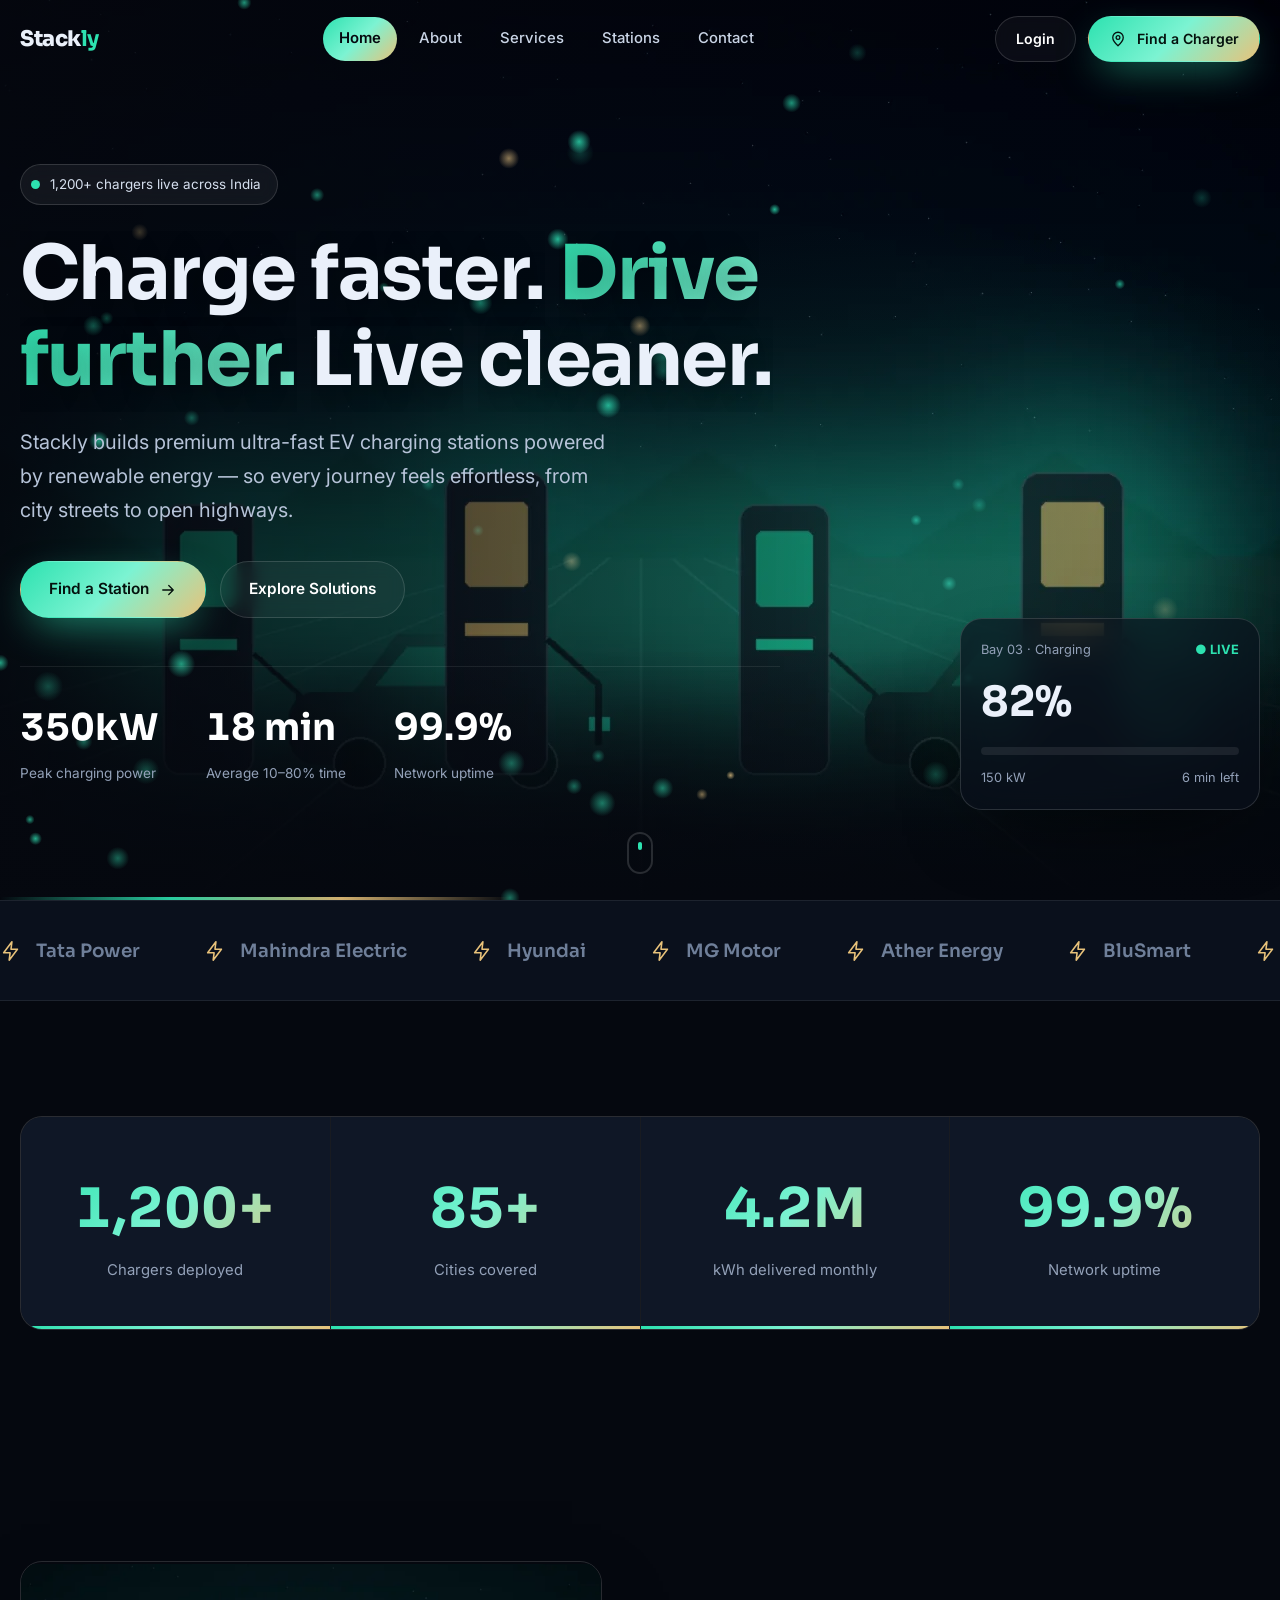
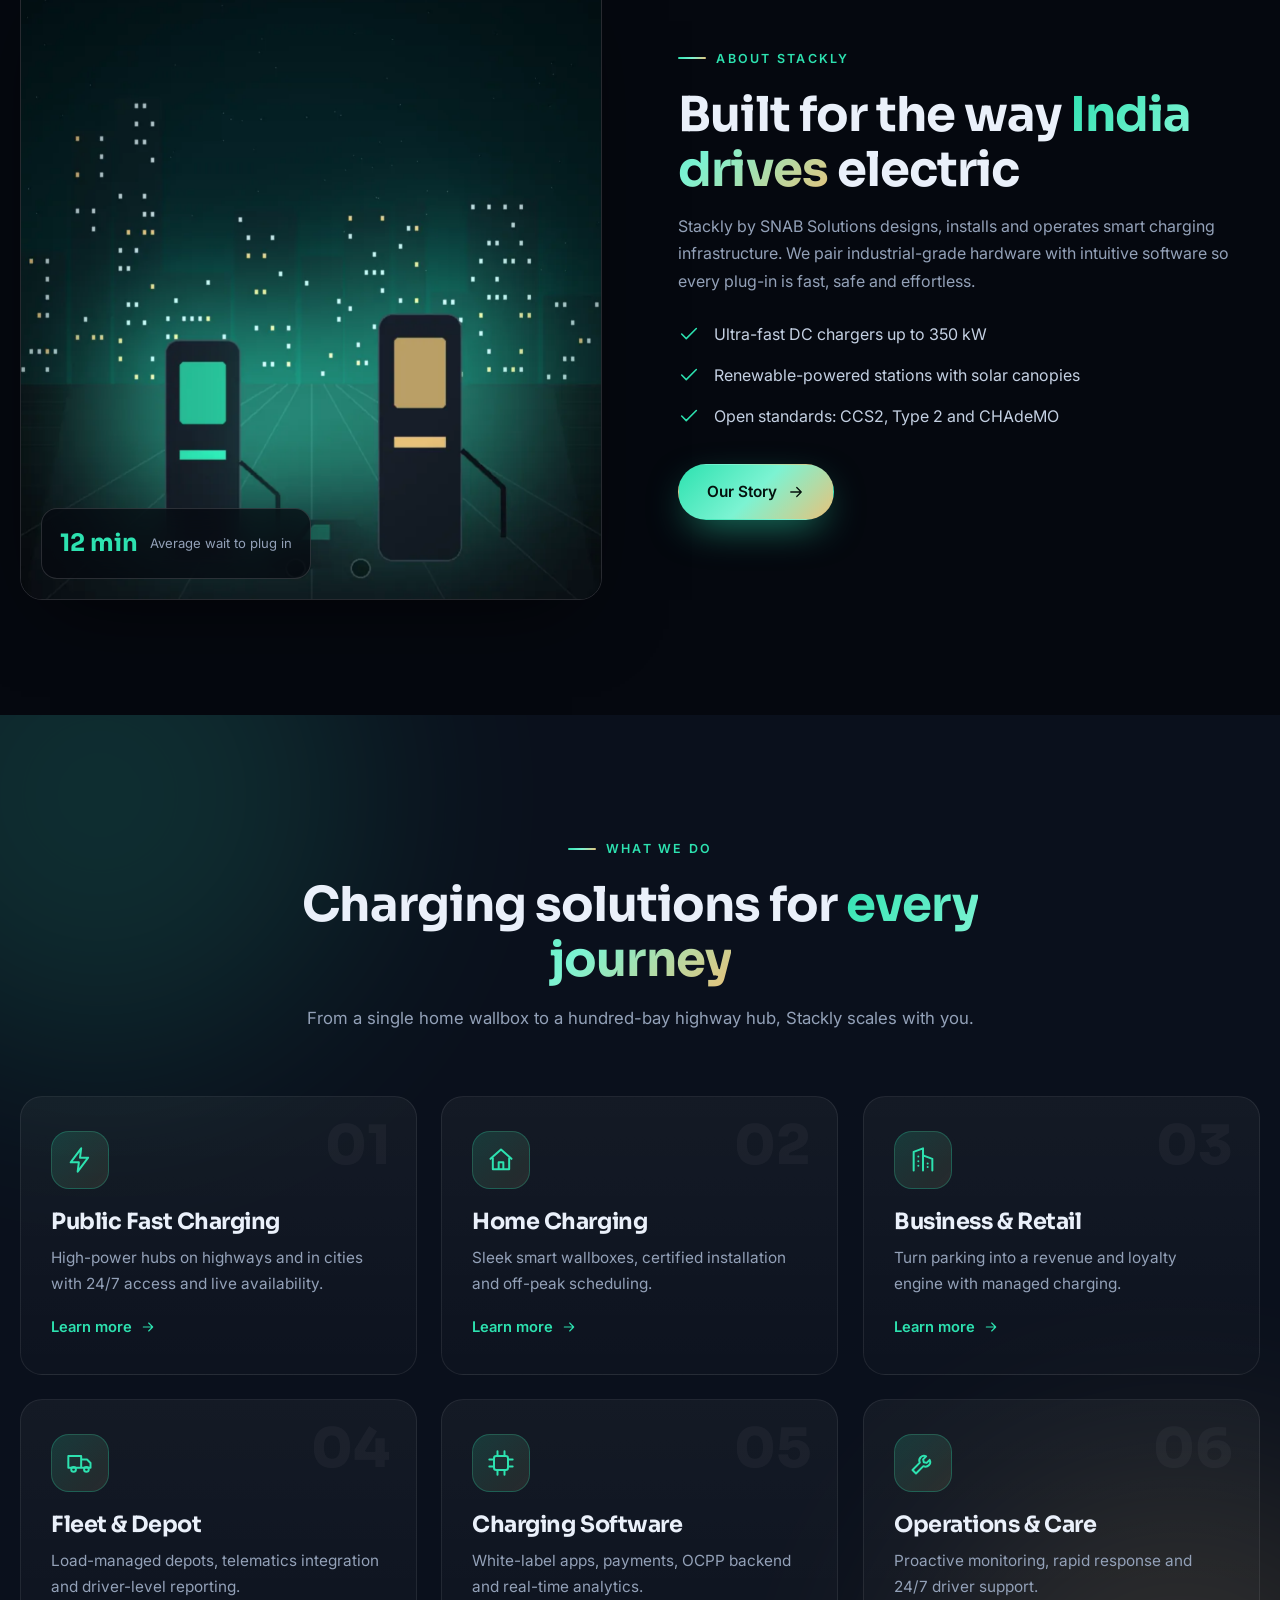
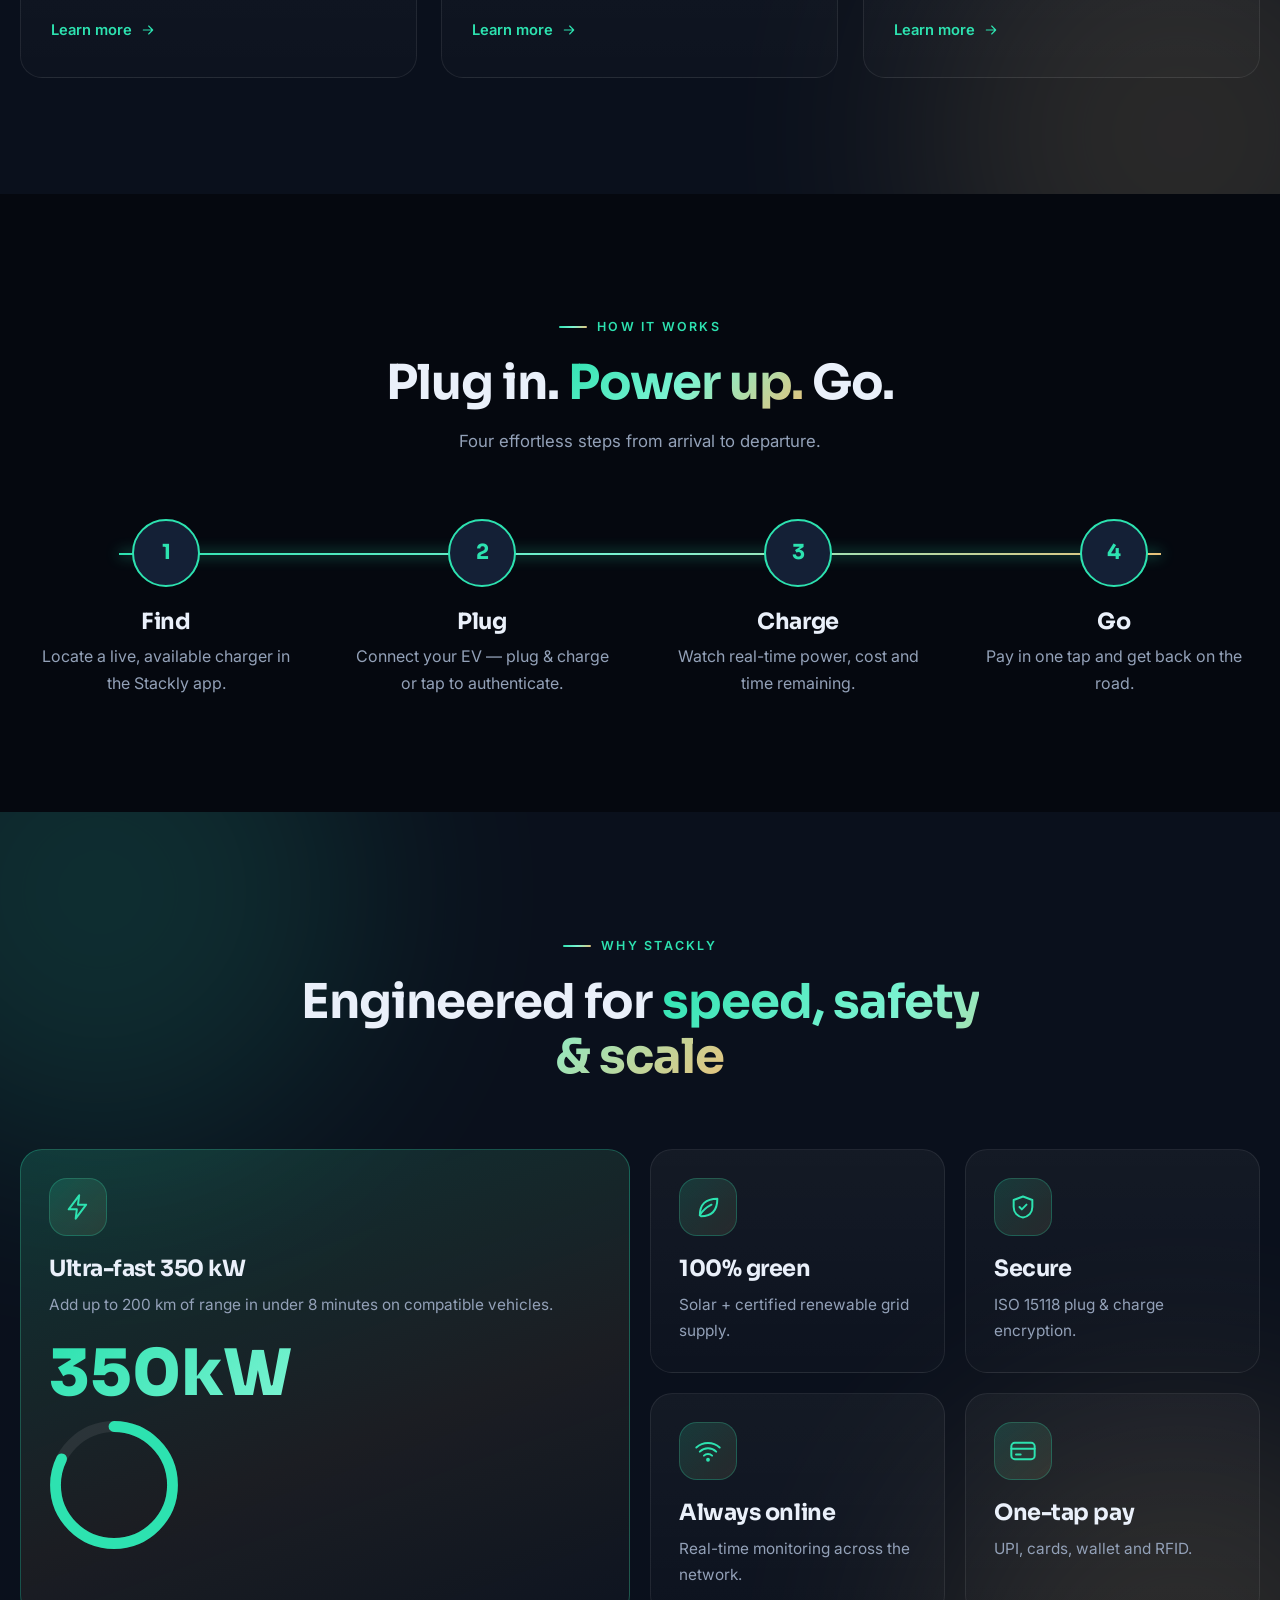
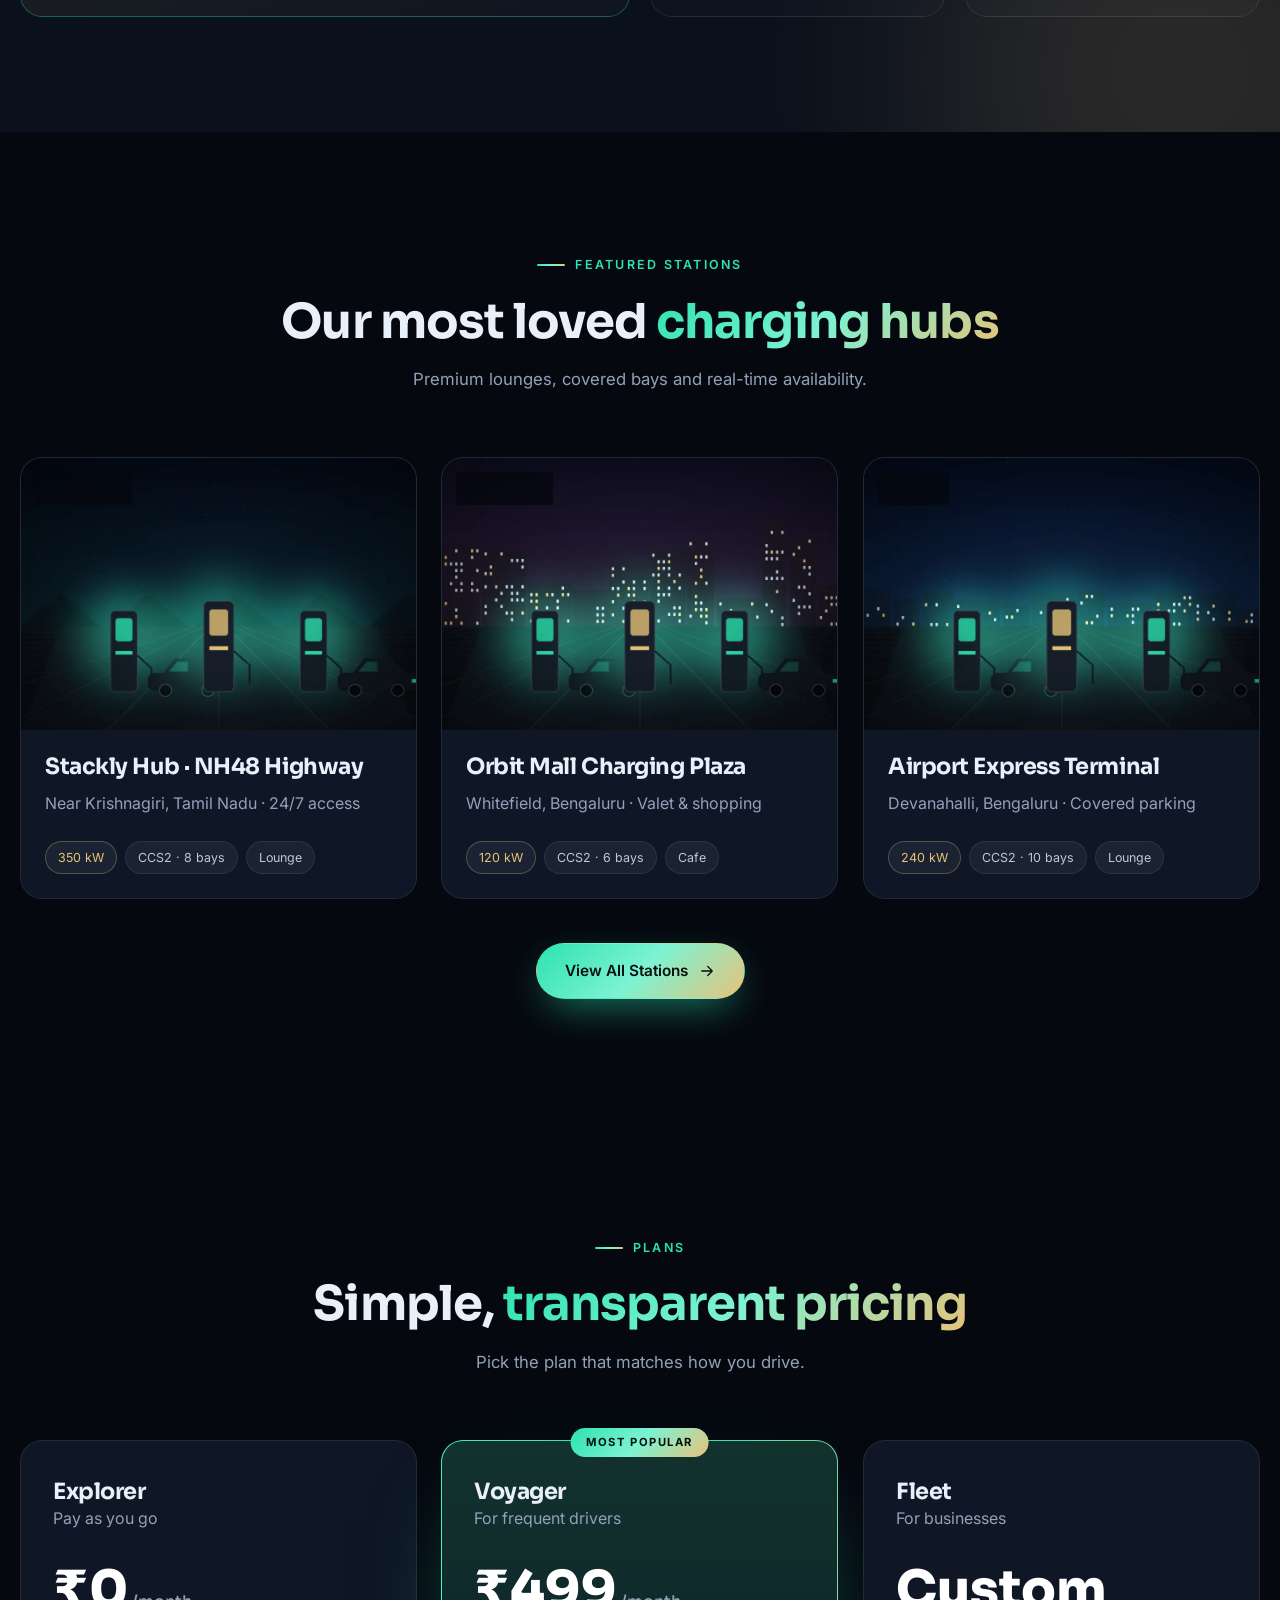
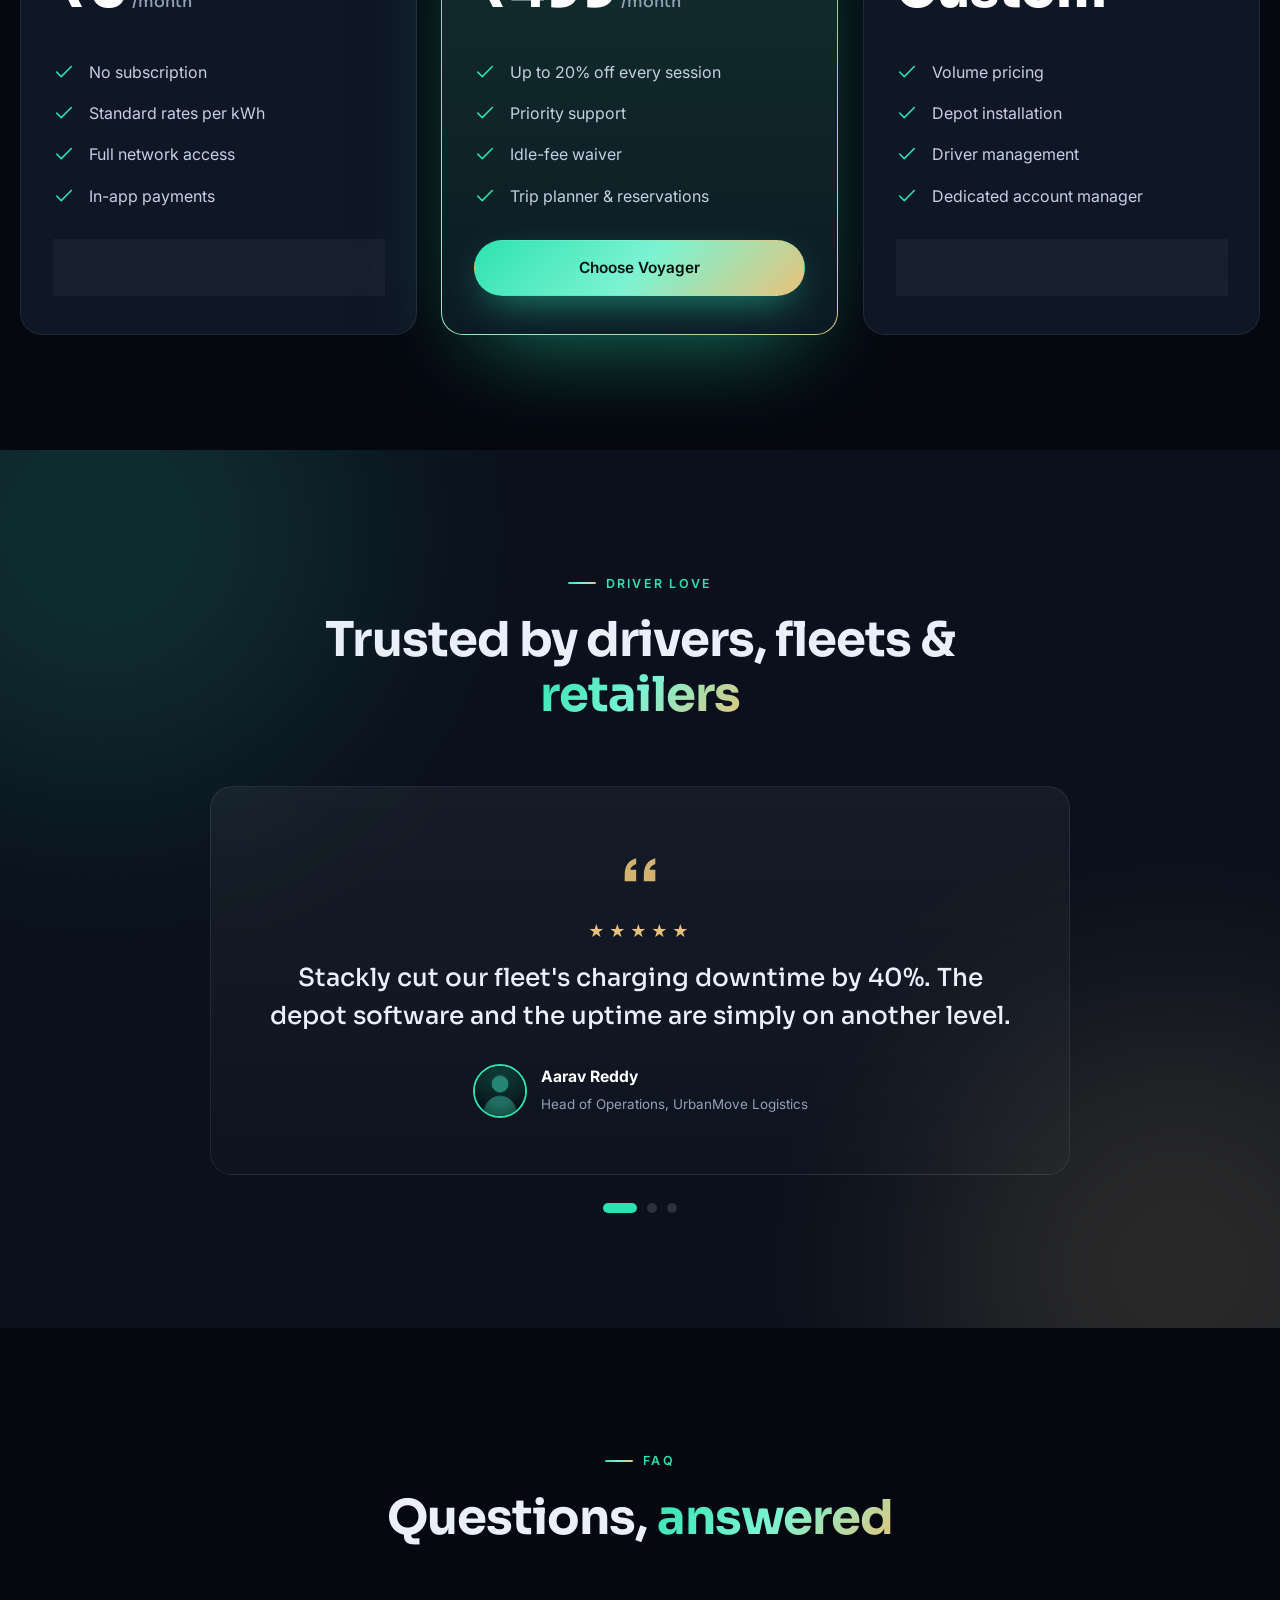
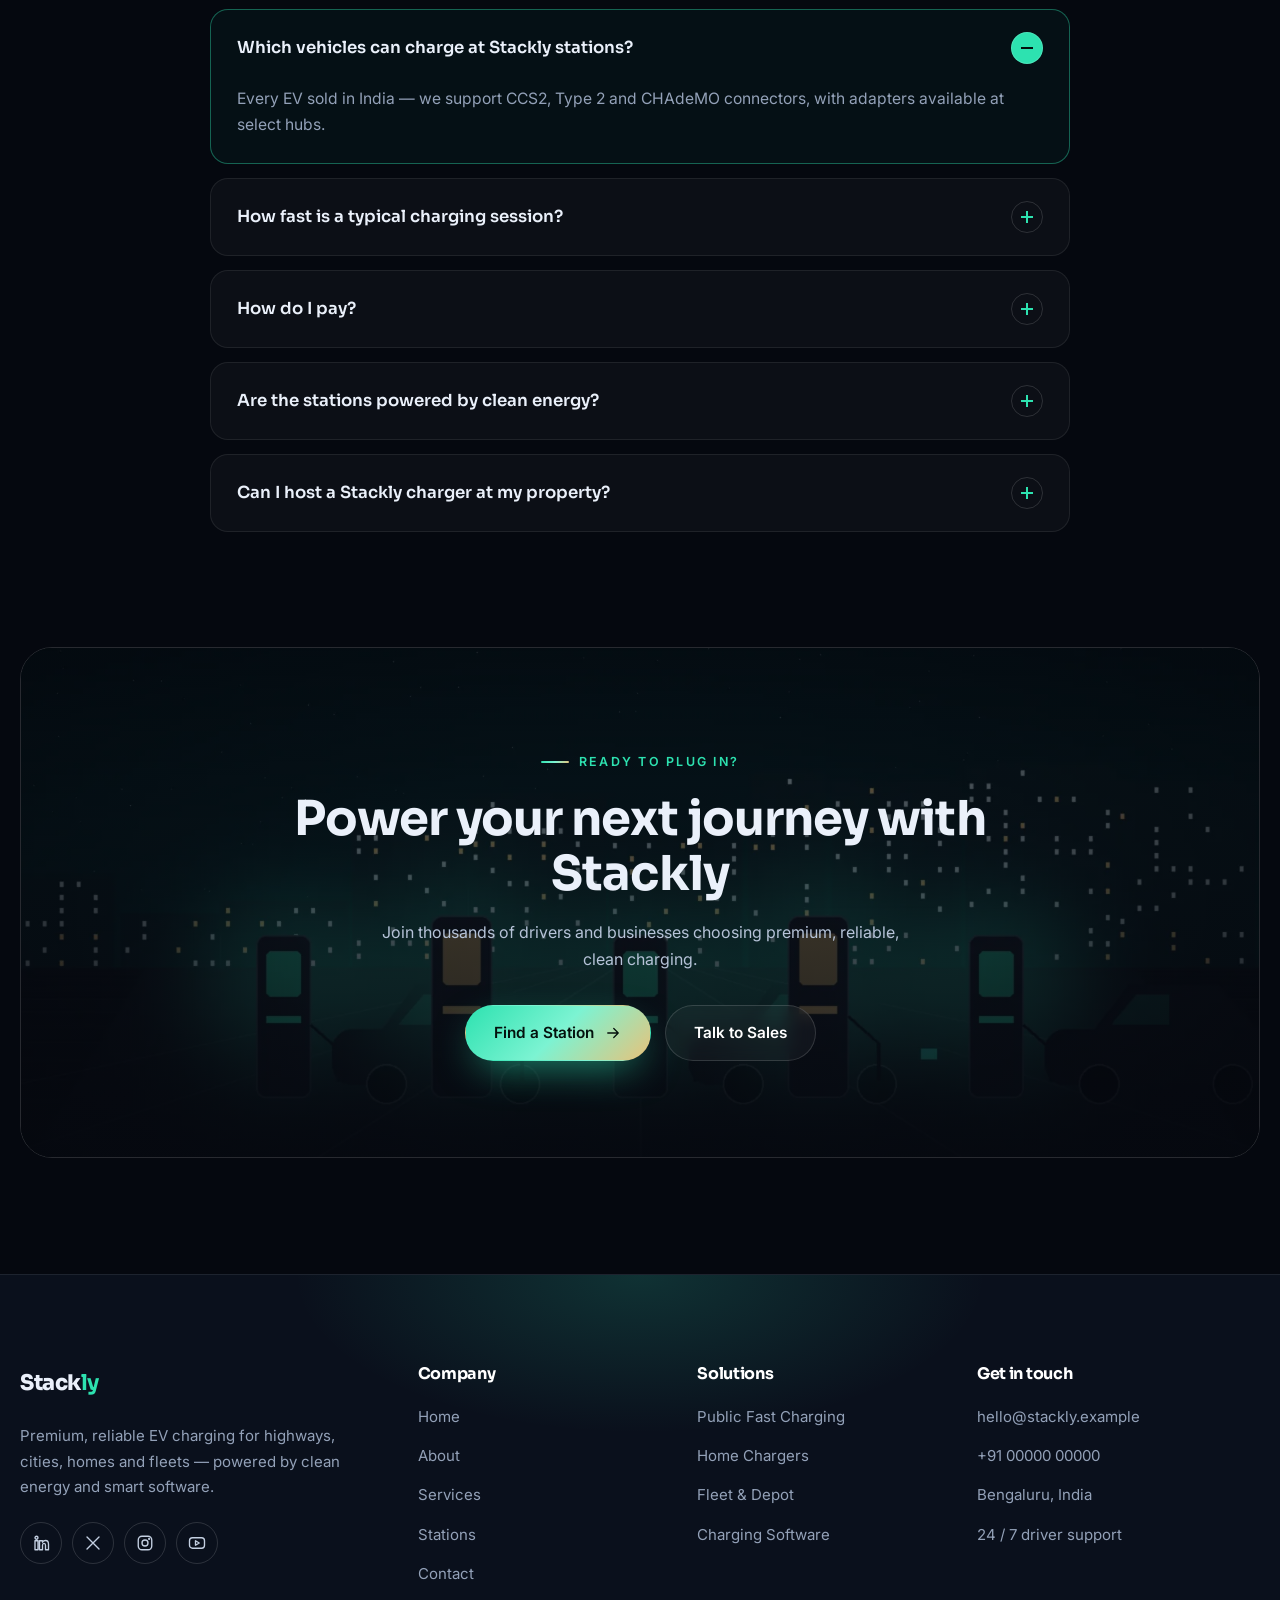
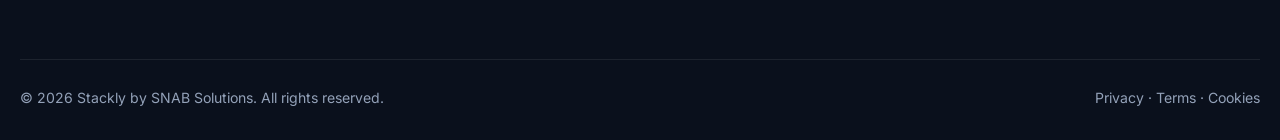
==== commit bd8b85f8: "update" ====
--- a/index.html
+++ b/index.html
@@ -18,7 +18,7 @@
 <div class="progress"></div><div class="cursor-glow"></div>
 <header class="header"><div class="container nav">
 <a href="index.html" class="logo" aria-label="Stackly home"><img src="https://wsrv.nl/?url=https://snabsolutions.in/wp-content/uploads/2026/02/stackly-snab-solutions.png&w=280&output=webp&q=85&fit=cover" alt="Stackly" width="130" height="42" onerror="this.outerHTML='<span class=&quot;logo-fb&quot;>Stack<b>ly</b></span>'"></a>
-<nav class="menu" id="menu" aria-label="Main"><a href="index.html" class="active">Home</a><a href="about.html" class="">About</a><a href="services.html" class="">Services</a><a href="stations.html" class="">Stations</a><a href="contact.html" class="">Contact</a><a href="login.html" class="">Login</a></nav>
+<nav class="menu" id="menu" aria-label="Main"><a href="index.html" class="active">Home</a><a href="about.html" class="">About</a><a href="services.html" class="">Services</a><a href="stations.html" class="">Stations</a><a href="contact.html" class="">Contact</a></nav>
 <div class="nav-cta"><a href="login.html" class="btn btn-ghost btn-sm">Login</a><a href="stations.html" class="btn btn-primary btn-sm"><svg viewBox="0 0 24 24" width="18" height="18" fill="none" stroke="currentColor" stroke-width="1.7" stroke-linecap="round" stroke-linejoin="round" aria-hidden="true"><path d="M12 21s-7-6.2-7-11a7 7 0 0 1 14 0c0 4.8-7 11-7 11z"/><circle cx="12" cy="10" r="2.5"/></svg> Find a Charger</a>
 <button class="burger" aria-label="Menu" aria-expanded="false"><span></span><span></span><span></span></button></div>
 </div></header>
@@ -63,7 +63,7 @@
 <div class="f-grid">
 <div class="f-about"><a href="index.html" class="logo"><img src="https://wsrv.nl/?url=https://snabsolutions.in/wp-content/uploads/2026/02/stackly-snab-solutions.png&w=280&output=webp&q=85&fit=cover" alt="Stackly" width="130" height="42" loading="lazy" onerror="this.outerHTML='<span class=&quot;logo-fb&quot;>Stack<b>ly</b></span>'"></a>
 <p>Premium, reliable EV charging for highways, cities, homes and fleets — powered by clean energy and smart software.</p>
-<div class="social"><a href="#" aria-label="LinkedIn"><svg viewBox="0 0 24 24" fill="none" stroke="currentColor" stroke-width="1.8" stroke-linecap="round" stroke-linejoin="round"><path d="M4 9h4v12H4zM6 3a2 2 0 1 1 0 4 2 2 0 0 1 0-4zM10 9h4v2c.8-1.4 2.2-2.3 4-2.3 3 0 4 2 4 5V21h-4v-6c0-1.5-.5-2.5-2-2.5S14 13.5 14 15v6h-4z"/></svg></a><a href="#" aria-label="X"><svg viewBox="0 0 24 24" fill="none" stroke="currentColor" stroke-width="1.8" stroke-linecap="round" stroke-linejoin="round"><path d="M4 4l16 16M20 4 4 20"/></svg></a><a href="#" aria-label="Instagram"><svg viewBox="0 0 24 24" fill="none" stroke="currentColor" stroke-width="1.8" stroke-linecap="round" stroke-linejoin="round"><rect x="3" y="3" width="18" height="18" rx="5"/><circle cx="12" cy="12" r="4"/><circle cx="17.5" cy="6.5" r=".6"/></svg></a><a href="#" aria-label="YouTube"><svg viewBox="0 0 24 24" fill="none" stroke="currentColor" stroke-width="1.8" stroke-linecap="round" stroke-linejoin="round"><rect x="2" y="5" width="20" height="14" rx="4"/><path d="m10 9 5 3-5 3z"/></svg></a></div></div>
+<div class="social"><a href="404.html" aria-label="LinkedIn"><svg viewBox="0 0 24 24" fill="none" stroke="currentColor" stroke-width="1.8" stroke-linecap="round" stroke-linejoin="round"><path d="M4 9h4v12H4zM6 3a2 2 0 1 1 0 4 2 2 0 0 1 0-4zM10 9h4v2c.8-1.4 2.2-2.3 4-2.3 3 0 4 2 4 5V21h-4v-6c0-1.5-.5-2.5-2-2.5S14 13.5 14 15v6h-4z"/></svg></a><a href="404.html" aria-label="X"><svg viewBox="0 0 24 24" fill="none" stroke="currentColor" stroke-width="1.8" stroke-linecap="round" stroke-linejoin="round"><path d="M4 4l16 16M20 4 4 20"/></svg></a><a href="404.html" aria-label="Instagram"><svg viewBox="0 0 24 24" fill="none" stroke="currentColor" stroke-width="1.8" stroke-linecap="round" stroke-linejoin="round"><rect x="3" y="3" width="18" height="18" rx="5"/><circle cx="12" cy="12" r="4"/><circle cx="17.5" cy="6.5" r=".6"/></svg></a><a href="404.html" aria-label="YouTube"><svg viewBox="0 0 24 24" fill="none" stroke="currentColor" stroke-width="1.8" stroke-linecap="round" stroke-linejoin="round"><rect x="2" y="5" width="20" height="14" rx="4"/><path d="m10 9 5 3-5 3z"/></svg></a></div></div>
 <div><h4>Company</h4><ul><li><a href="index.html">Home</a></li><li><a href="about.html">About</a></li><li><a href="services.html">Services</a></li><li><a href="stations.html">Stations</a></li><li><a href="contact.html">Contact</a></li></ul></div>
 <div><h4>Solutions</h4><ul><li><a href="services.html">Public Fast Charging</a></li><li><a href="services.html">Home Chargers</a></li><li><a href="services.html">Fleet &amp; Depot</a></li><li><a href="services.html">Charging Software</a></li></ul></div>
 <div><h4>Get in touch</h4><ul><li><a href="mailto:hello@stackly.example">hello@stackly.example</a></li><li><a href="tel:+910000000000">+91 00000 00000</a></li><li><a href="contact.html">Bengaluru, India</a></li><li><a href="contact.html">24 / 7 driver support</a></li></ul></div>
--- a/css/style.css
+++ b/css/style.css
@@ -70,7 +70,7 @@
 .nav{display:flex;align-items:center;justify-content:space-between;gap:20px}
 .logo{display:inline-flex;align-items:center;padding:7px 14px;border-radius:14px;background:linear-gradient(#fff,#EEF4F8);box-shadow:0 0 0 1px rgba(255,255,255,.5),0 10px 30px -8px rgba(45,226,176,.45);transition:transform .4s var(--ease),box-shadow .4s}
 .logo:hover{transform:translateY(-2px) scale(1.03);box-shadow:0 0 0 1px rgba(255,255,255,.6),0 16px 40px -8px rgba(45,226,176,.7)}
-.logo img{width:130px;height:auto;max-height:42px;object-fit:contain}
+.logo img{width:130px;height:auto;max-height:58px;object-fit:contain}
 .menu{display:flex;align-items:center;gap:6px}
 .menu a{position:relative;padding:9px 16px;font-size:.93rem;font-weight:500;color:#C9D4E5;border-radius:999px;transition:color .3s,background .3s}
 .menu a:hover{color:#fff;background:rgba(255,255,255,.06)}
@@ -538,4 +538,221 @@
 @media (max-width:640px){.section.alt::before,.section.alt::after{width:300px;height:300px}}
 @media (prefers-reduced-motion:reduce){
   body{opacity:1!important}.w>span{transform:none;opacity:1}.split-media img{transform:none;clip-path:none}
+}
+
+/* =========================================================
+   STACKLY — MOBILE RESPONSIVE FIXES
+   Paste at the VERY END of your stylesheet (after "MOTION UPGRADE v2").
+   Everything is inside max-width media queries, so desktop (>900px) is untouched.
+   ========================================================= */
+
+/* ---------- tablet + mobile (<=900px) ---------- */
+@media (max-width:900px){
+  /* stop any sideways scroll (iOS needs it on html too) */
+  html,body{overflow-x:hidden;max-width:100%}
+
+  /* BUG FIX: backdrop-filter on the header traps the fixed full-screen menu
+     inside the header's height. Remove it on mobile and use a solid bg. */
+  .header,.header.scrolled{-webkit-backdrop-filter:none;backdrop-filter:none}
+  .header.scrolled{background:rgba(5,8,15,.96)}
+
+  /* full-screen menu: proper height, scrollable, logo + burger stay on top */
+  .menu{height:100vh;height:100dvh;overflow-y:auto;padding:90px 0 40px;-webkit-overflow-scrolling:touch}
+  .logo{position:relative;z-index:120}
+  .burger{flex:none}
+  body:has(.menu.open){overflow:hidden}
+
+  /* BUG FIX: the drawn dashed line was still showing on stacked steps */
+  .steps::after{display:none}
+
+  .g2{grid-template-columns:1fr}
+
+  /* side-slide reveals cause horizontal overflow -> use a gentle rise instead */
+  .rv.l,.rv.r{transform:translateY(30px)}
+  .rv.in,.split-media.rv{transform:none}
+  .t-item.rv:nth-child(odd),.t-item.rv:nth-child(even){transform:translateY(30px)}
+  .t-item.rv.in{transform:none}
+  .bay.rv.l{transform:translateY(30px)}
+  .bay.rv.l.in{transform:none}
+
+  /* inputs must be >=16px or iOS Safari zooms the page on focus */
+  .field input,.field select,.field textarea,
+  .search input,.newsletter input{font-size:16px}
+
+  /* headings never overflow */
+  h1,h2,h3,h4{overflow-wrap:break-word;word-break:normal}
+
+  /* lighter background effects = smoother scrolling */
+  .section.alt::before,.section.alt::after{filter:blur(80px);opacity:.1}
+  .hero-bg img{animation-duration:30s}
+}
+
+/* ---------- touch devices: no sticky hover states ---------- */
+@media (max-width:900px) and (hover:none){
+  .gallery figcaption{transform:none;padding-top:30px}
+  .card:hover,.station:hover,.price-card:hover,.t-item .c:hover,.info:hover{transform:none}
+  .gallery figure:hover{transform:none}
+  .split-media:hover img{transform:scale(1.04) translateY(var(--py,0px))}
+  .cursor-glow{display:none}
+}
+
+/* ---------- phones (<=640px) ---------- */
+@media (max-width:640px){
+  .section{padding:56px 0}
+  .sec-head{margin-bottom:32px}
+
+  .header{padding:12px 0}
+  .header.scrolled{padding:8px 0}
+  .menu a{font-size:1.35rem;padding:11px 24px}
+
+  /* hero */
+  .hero{min-height:auto;min-height:100svh;padding:112px 0 80px}
+  .hero.page-hero{min-height:auto;padding:112px 0 64px}
+  .hero-bg img{object-position:70% center}
+  .hero h1{margin-bottom:16px}
+  .hero p.lead{margin-bottom:26px}
+  .hero-badge{font-size:.78rem;margin-bottom:20px}
+  .hero-stats{margin-top:34px;padding-top:24px;gap:18px 26px}
+  .hero-stats>*{flex:1 1 40%}
+  .crumbs{flex-wrap:wrap;font-size:.82rem}
+
+  /* buttons: allow wrapping on narrow screens */
+  .btn{white-space:normal;text-align:center;padding:14px 22px}
+  .btn-sm{padding:10px 18px}
+
+  /* cards / grids */
+  .card{padding:26px 22px}
+  .icon{width:52px;height:52px;border-radius:16px}
+  .num{font-size:2.6rem;top:16px;right:18px}
+  .bento{grid-auto-rows:auto;gap:16px}
+  .bento .card{padding:24px 22px}
+  .grid{gap:18px}
+
+  /* split sections */
+  .split{gap:28px}
+  .split-media img{aspect-ratio:4/3}
+  .tag-float{left:12px;bottom:12px;padding:10px 14px;gap:10px}
+  .tag-float b{font-size:1.2rem}
+  .checks{margin:20px 0 28px}
+
+  /* stats */
+  .stat{padding:22px 12px}
+
+  /* stations */
+  .station .body{padding:20px}
+  .filterbar{padding:14px;gap:12px}
+  .search{flex:1 1 100%}
+  .filters{flex-wrap:nowrap;overflow-x:auto;margin:0 -14px;padding:2px 14px 6px;width:calc(100% + 28px);-webkit-overflow-scrolling:touch;scrollbar-width:none}
+  .filters::-webkit-scrollbar{display:none}
+  .filters button{flex:none;white-space:nowrap}
+
+  /* pricing */
+  .price-card{padding:32px 24px}
+  .price-card.pop{margin-top:14px}
+
+  /* testimonials */
+  .quote{padding:28px 20px}
+  .quote svg.q{width:36px;height:36px}
+  .who{flex-direction:column;text-align:center;gap:10px}
+
+  /* timeline */
+  .t-item{margin-bottom:28px;padding-left:48px}
+  .t-item .c{padding:20px}
+
+  /* tables: keep swipe-scroll, tighten cells */
+  th,td{padding:14px 16px;font-size:.88rem}
+  table{min-width:560px}
+
+  /* CTA */
+  .cta{border-radius:24px;padding:44px 20px}
+  .cta .hero-actions{flex-direction:column}
+
+  /* forms + contact */
+  .form{padding:22px 18px;gap:16px}
+  .info{padding:18px;gap:14px}
+  .info:hover{transform:none}
+
+  /* live bays */
+  .bay{padding:16px;gap:12px}
+
+  /* network map: keep labels inside */
+  .node span{left:18px;font-size:.62rem;padding:2px 7px}
+
+  /* footer */
+  .footer{padding:64px 0 24px}
+  .f-grid{gap:30px}
+  .f-bottom{margin-top:40px}
+
+  /* floating button clear of home-bar */
+  .to-top{right:14px;bottom:calc(14px + env(safe-area-inset-bottom,0px));width:46px;height:46px}
+}
+
+/* ---------- very small phones (<=380px) ---------- */
+@media (max-width:380px){
+  h1{font-size:2.05rem}
+  h2{font-size:1.65rem}
+  .container{width:calc(100% - 28px)}
+  .logo{padding:6px 10px}
+  .logo img{width:96px}
+  .hero-stats>*{flex:1 1 100%}
+  .stats{grid-template-columns:1fr}
+  .gallery{grid-template-columns:1fr;grid-auto-rows:180px}
+  .gallery figure:nth-child(1),.gallery figure:nth-child(4){grid-column:auto}
+}
+
+/* ---------- landscape phones ---------- */
+@media (max-height:480px) and (orientation:landscape) and (max-width:900px){
+  .hero,.hero.page-hero{min-height:auto;padding:100px 0 60px}
+  .menu{justify-content:flex-start}
+}
+
+/* =========================================================
+   STACKLY — LOGO: transparent background + theme colors
+   Paste at the VERY END of your stylesheet (after the mobile fixes).
+   ========================================================= */
+
+/* remove the white pill/box behind the logo */
+.logo{
+  background:none;
+  box-shadow:none;
+  padding:0;
+  border-radius:0;
+}
+.logo:hover{
+  background:none;
+  box-shadow:none;
+  transform:translateY(-2px) scale(1.03);
+}
+
+/* recolor the logo image to white with a soft emerald glow (matches the dark theme) */
+.logo img{
+  filter:brightness(0) invert(1) drop-shadow(0 0 14px rgba(45,226,176,.45));
+  transition:filter .4s var(--ease);
+}
+.logo:hover img{
+  filter:brightness(0) invert(1) drop-shadow(0 0 20px rgba(45,226,176,.8));
+}
+
+/* text fallback logo (.logo-fb) uses theme colors */
+.logo-fb{color:var(--text);padding:0}
+.logo-fb b{color:var(--accent)}
+
+/* keep mobile sizing without the old padding */
+@media (max-width:380px){
+  .logo{padding:0}
+}
+/* =========================================================
+   MOBILE: all header buttons live inside the hamburger menu
+   (desktop untouched)
+   ========================================================= */
+.menu-actions{display:none}
+@media (max-width:900px){
+  .menu>a[href="login.html"]{display:none}            /* Login becomes a button below */
+  .menu-actions{display:flex;flex-direction:column;gap:12px;width:min(340px,calc(100% - 48px));margin-top:22px;padding-top:24px;border-top:1px solid var(--line);opacity:0;transform:translateY(20px);transition:opacity .5s var(--ease) .5s,transform .5s var(--ease) .5s}
+  .menu.open .menu-actions{opacity:1;transform:none}
+  .menu .menu-actions a.btn{width:100%;justify-content:center;padding:15px 24px;font-family:var(--font-b);font-size:1rem;font-weight:600;border-radius:999px;opacity:1;transform:none;transition:transform .3s var(--ease),box-shadow .3s,background .3s,border-color .3s}
+  .menu .menu-actions a.btn-primary{background:var(--grad);color:#04110D}
+  .menu .menu-actions a.btn-ghost{background:rgba(255,255,255,.04);color:#fff;border-color:var(--line-2)}
+  .menu .menu-actions a.btn-ghost:hover{background:rgba(45,226,176,.08);border-color:var(--accent)}
+  .menu .menu-actions a.btn:active{transform:scale(.98)}
 }
